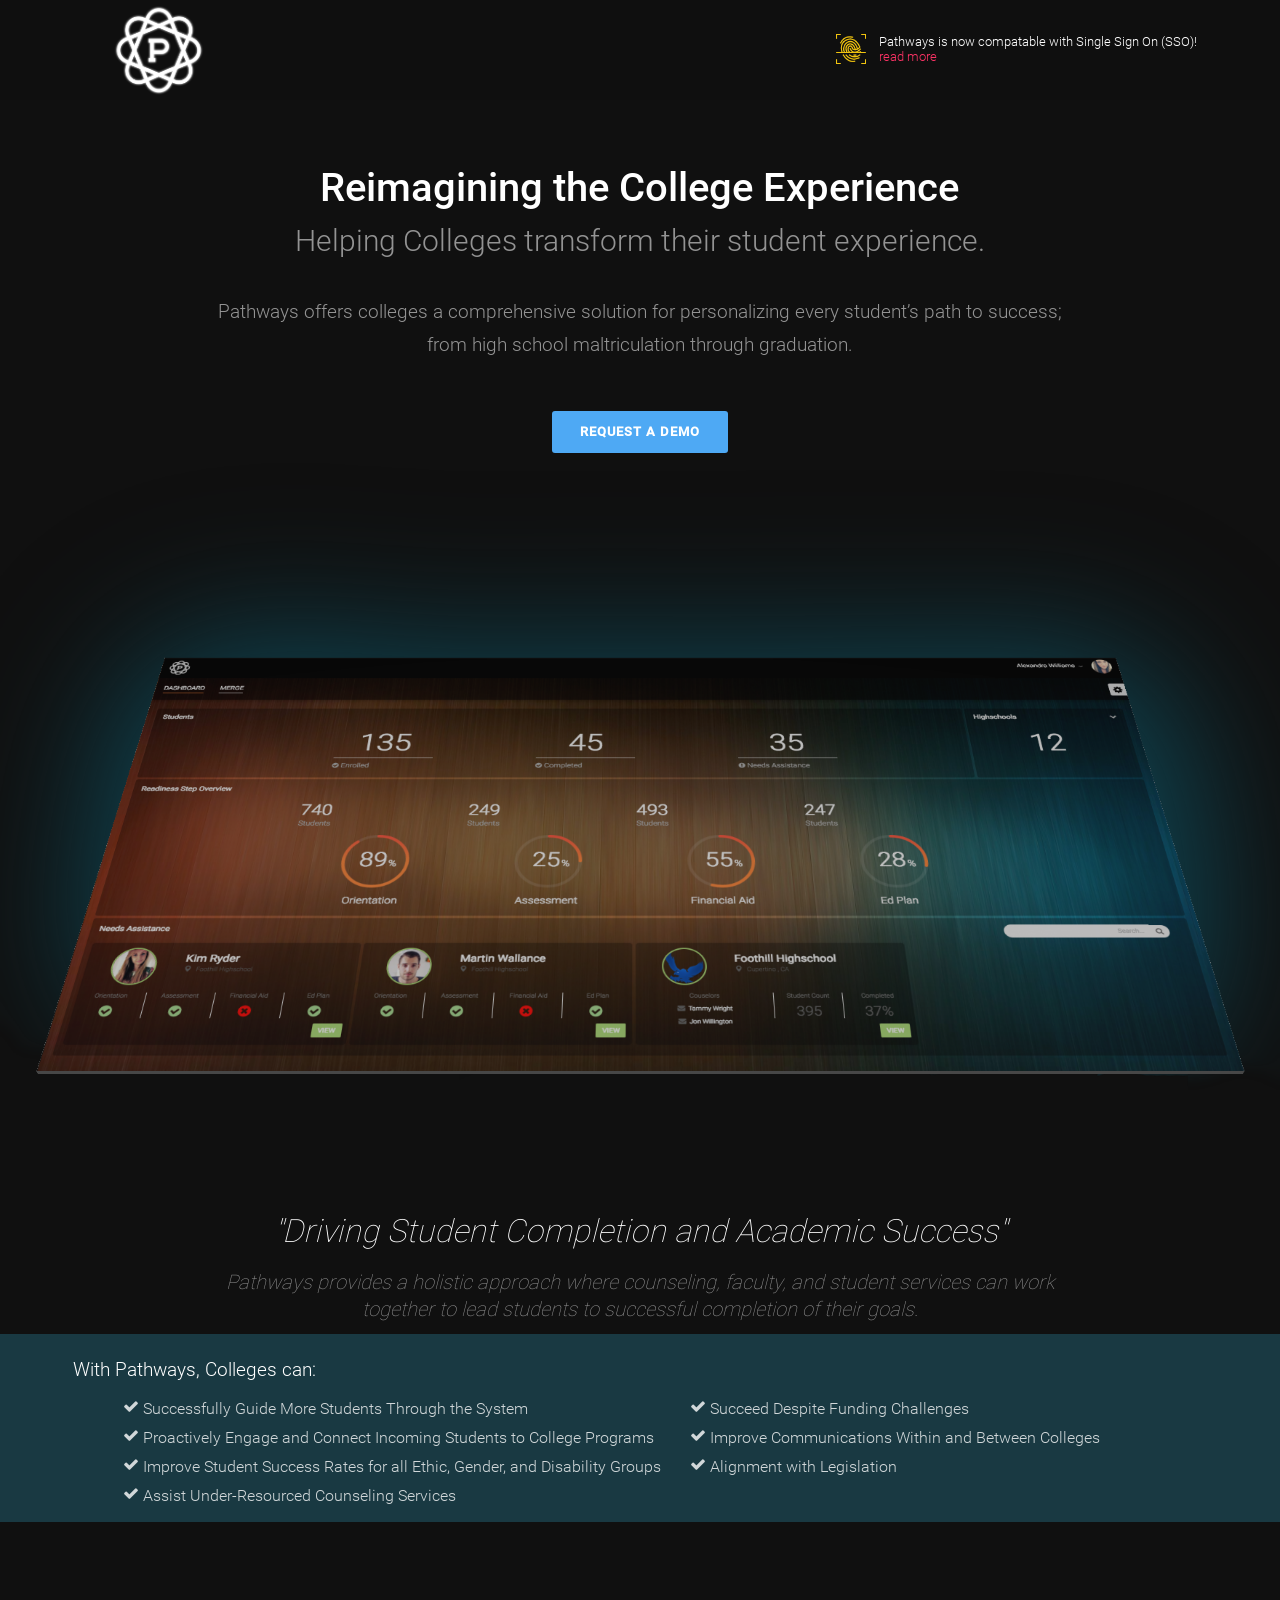
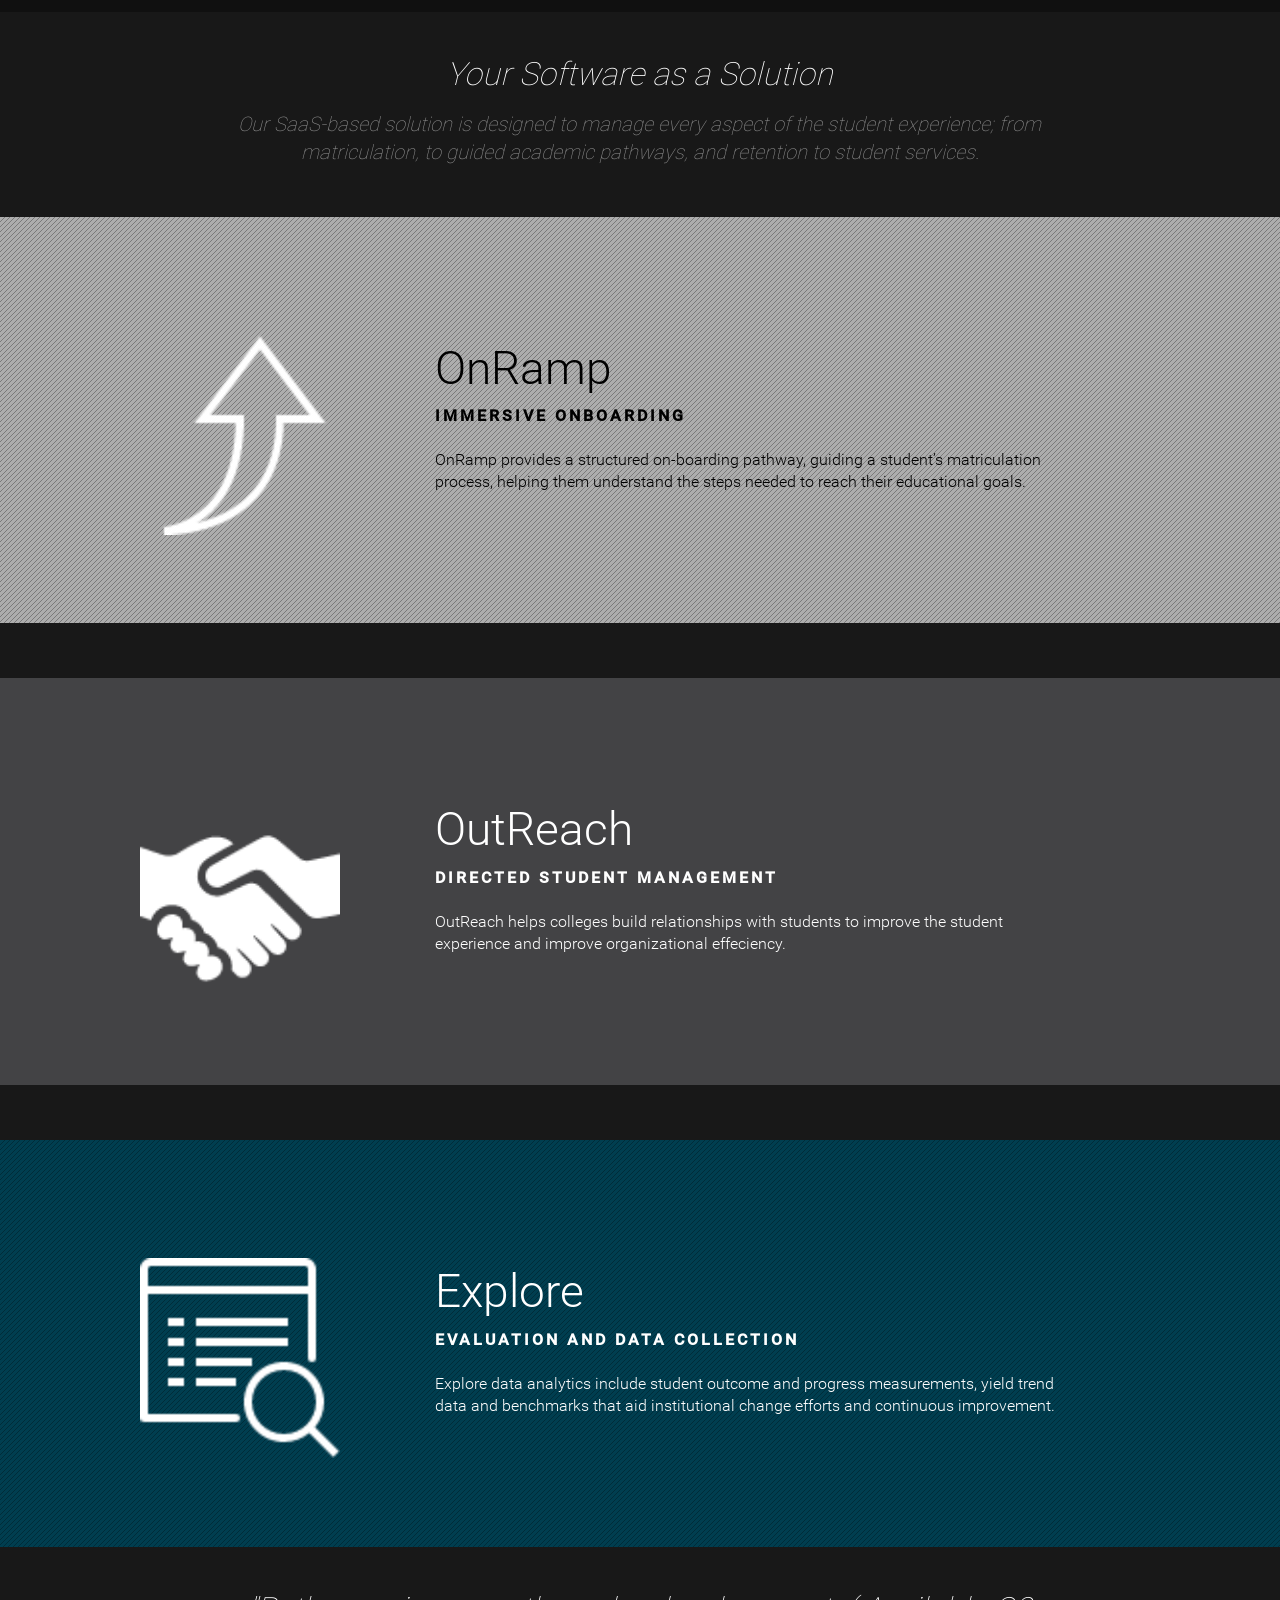
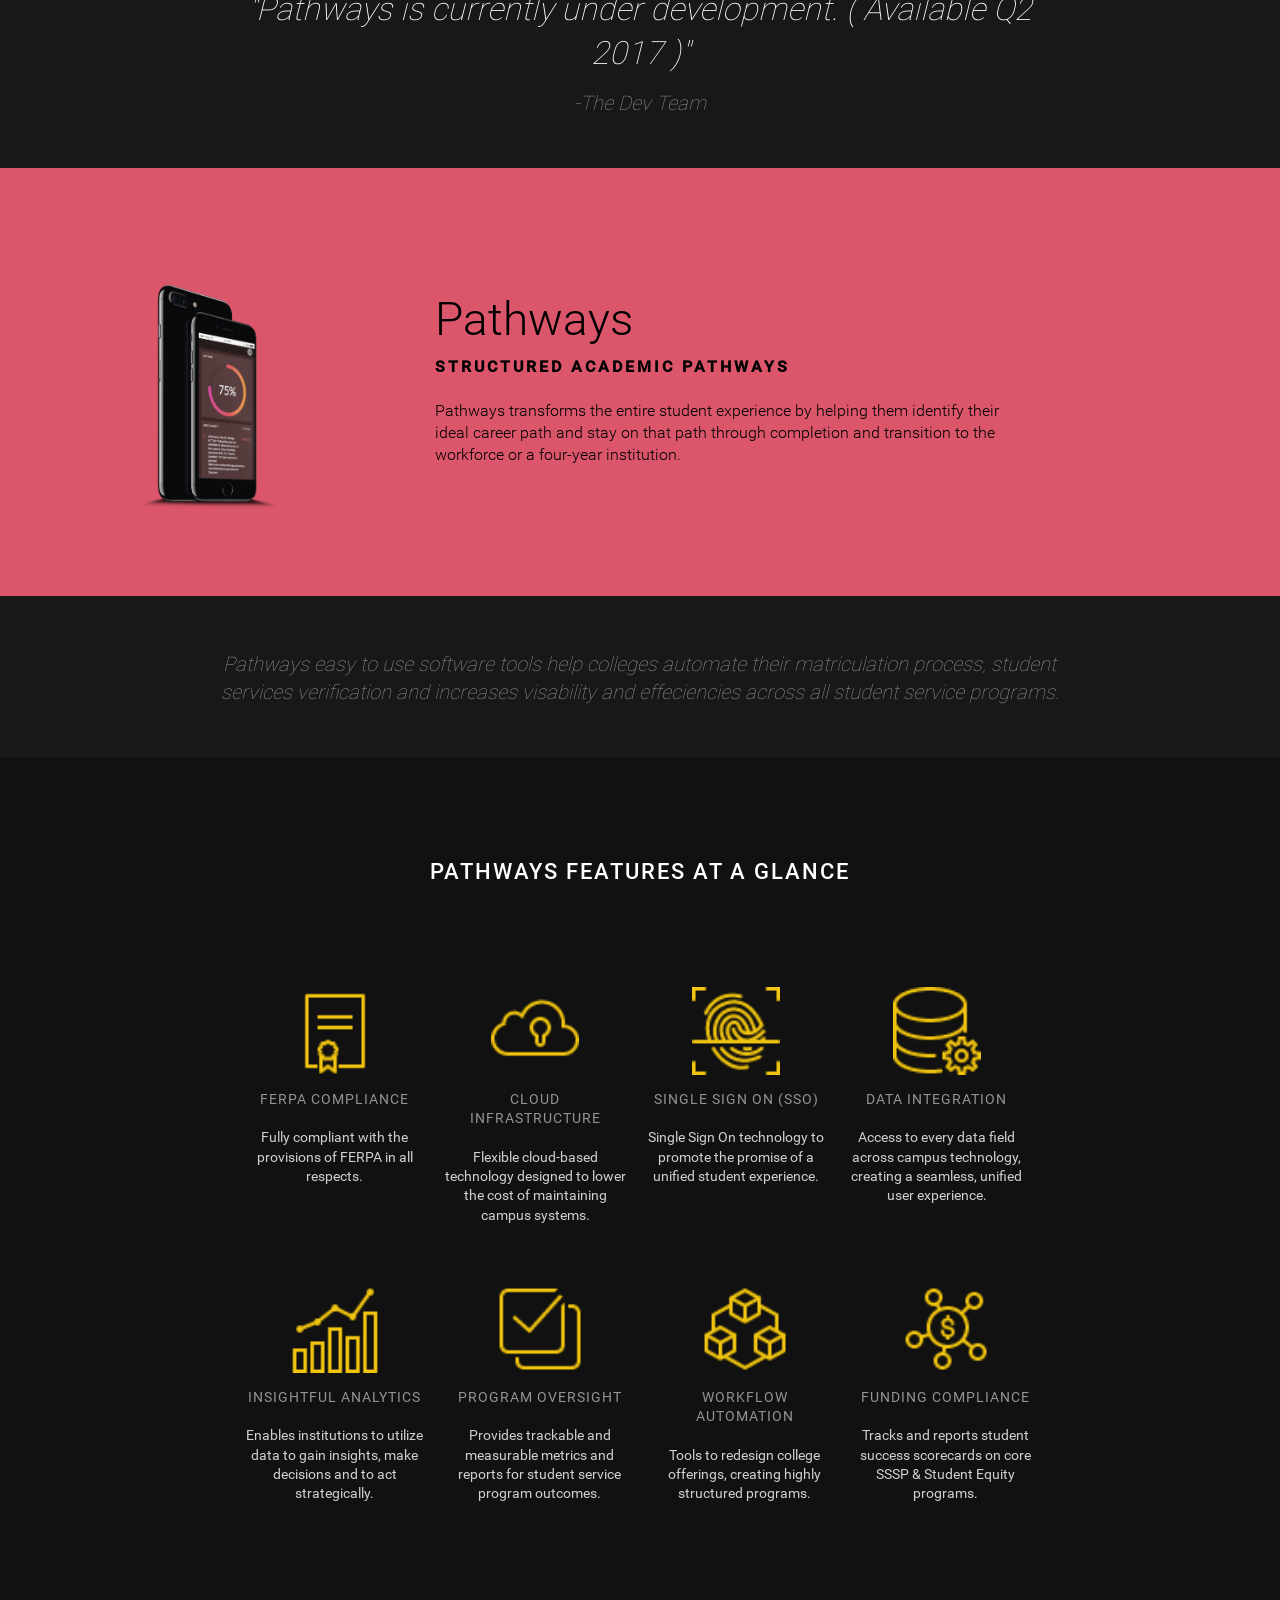
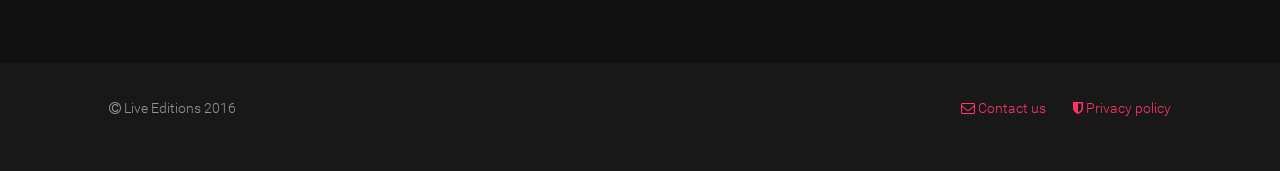
==== index.html @ 2123b6d2 "3.2 push" ====
﻿<!DOCTYPE html>

<html lang="en">

<head>

    <meta charset="utf-8">
    <meta http-equiv="X-UA-Compatible" content="IE=edge">
    <meta name="viewport" content="width=device-width, initial-scale=1">
    <meta name="description" content="">
    <meta name="author" content="">
    <title>Pathways</title>
    <link rel="icon" href="images/favico.jpg">
    <link rel="stylesheet" href="css/font-awesome.min.css">
    <link rel="stylesheet" href="css/standardize.css">
    <link rel="stylesheet" href="css/style.css">
</head>
<body class="body index clearfix">
    <div id="page-wrapper">
        <header class="main-header clearfix">
            <a href="" class="news-notice">
                <img class="news-icon" src="images/f-sso.png">
                <div class="news-text">Pathways is now compatable with Single Sign On (SSO)!<strong>read more</strong></div>
            </a>
            <a href="#" class="logo"><img class="image" src="images/pathways-white-icon.png"></a>

        </header>

        <section id="main" class="main-section clearfix">
            <h1>Reimagining the College Experience</h1>
            <h2-sub>Helping Colleges transform their student experience.</h2-sub>
            <h2>Pathways offers colleges a comprehensive solution for personalizing every student’s path to success; from high school maltriculation through graduation.</h2>
            <a href="" class="std-button">Request a Demo</a>
            <img class="image" src="images/onramp-main.png" alt="Pathways Main Image">
        </section>
        <div id="page-content">
            <section id="main-banner" class="medium-banner-section">
                <div class="medium-section-background">
                    <blockquote>"Driving Student Completion and Academic Success"</blockquote>
                    <div class="by">Pathways provides a holistic approach where counseling, faculty, and student services can work together to lead students to successful completion of their goals.</div>

                    <div class="banner-block">
                        <div class="banner-block-inner">
                            <h2>With Pathways, Colleges can:</h2>
                            <div>
                                <ul class="banner-list col-left">
                                    <li><i class="fa fa-check"></i>&nbsp; <p> Successfully Guide More Students Through the System</p></li>
                                    <li><i class="fa fa-check"></i>&nbsp; <p> Proactively Engage and Connect Incoming Students to College Programs</p></li>
                                    <li><i class="fa fa-check"></i>&nbsp; <p> Improve Student Success Rates for all Ethic, Gender, and Disability Groups</p></li>
                                    <li><i class="fa fa-check"></i>&nbsp; <p> Assist Under-Resourced Counseling Services</p></li>
                                </ul>
                            </div>
                            <div>
                                <ul class="banner-list col-right">
                                    <li><i class="fa fa-check"></i>&nbsp; <p> Succeed Despite Funding Challenges</p></li>
                                    <li><i class="fa fa-check"></i>&nbsp; <p> Improve Communications Within and Between Colleges</p></li>
                                    <li><i class="fa fa-check"></i>&nbsp; <p> Alignment with Legislation</p></li>
                                </ul>
                            </div>
                        </div>
                    </div>
                </div>
            </section>

            <section class="small-section clearfix">
                <blockquote>Your Software as a Solution</blockquote>
                <div class="by">Our SaaS-based solution is designed to manage every aspect of the student experience; from matriculation, to guided academic pathways, and retention to student services.</div>
            </section>

            <section class="medium-section product onramp screen clearfix">
                <img class="medium-section-image" src="images/icon-onramp.png">
                <h4 class="medium-section-name">OnRamp</h4>
                <h5 class="medium-section-short">Immersive OnBoarding</h5>
                <div class="medium-section-text">OnRamp provides a structured on-boarding pathway, guiding a student’s matriculation process, helping them understand the steps needed to reach their educational goals.</div>
            </section>

            <section class="small-section-empty clearfix">
                <blockquote></blockquote>
                <div class="by"></div>
            </section>

            <section class="medium-section product outreach screen clearfix">
                <img class="medium-section-image" src="images/icon-outreach.png" alt="OutReach Product Image">
                <h4 class="medium-section-name">OutReach</h4>
                <h5 class="medium-section-short">Directed Student Management</h5>
                <div class="medium-section-text">OutReach helps colleges build relationships with students to improve the student experience and improve organizational effeciency.</div>
            </section>

            <section class="small-section-empty clearfix">
                <blockquote></blockquote>
                <div class="by"></div>
            </section>

            <section class="medium-section product explore screen clearfix">
                <img class="medium-section-image" src="images/icon-explore.png" alt="Explore Product Image">
                <h4 class="medium-section-name">Explore</h4>
                <h5 class="medium-section-short">Evaluation and Data Collection</h5>
                <div class="medium-section-text">Explore data analytics include student outcome and progress measurements, yield trend data and benchmarks that aid institutional change efforts and continuous improvement.</div>
            </section>

            <section class="small-section clearfix">
                <blockquote>"Pathways is currently under development. ( Available  Q2 2017 )"</blockquote>
                <div class="by">-The Dev Team</div>
            </section>

            <section class="medium-section pathways product phone clearfix">
                <img class="medium-section-image" src="images/platform_pathways.png" alt="Pathways Product Image">
                <h4 class="medium-section-name">Pathways</h4>
                <h5 class="medium-section-short">Structured Academic Pathways</h5>
                <div class="medium-section-text">Pathways transforms the entire student experience by helping them identify their ideal career path and stay on that path through completion and transition to the workforce or a four-year institution.</div>
            </section>

            <section class="small-section clearfix">
                <div class="by">Pathways easy to use software tools help colleges automate their matriculation process, student services verification and increases visability and effeciencies across all student service programs.</div>
            </section>

            <section class="features clearfix">
                <p class="text">Pathways Features at a Glance</p>
                <ul class="feature-list clearfix">
                    <li class="feature">
                        <img class="feature-image" src="images/f-cert.png">
                        <h3 class="feature-name">FERPA Compliance</h3>
                        <p class="feature-text">Fully compliant with the provisions of FERPA in all respects.</p>
                    </li>
                    <li class="feature feature-2">
                        <img class="feature-image" src="images/f-cloud.png">
                        <h3 class="feature-name">Cloud Infrastructure</h3>
                        <p class="feature-text">Flexible cloud-based technology designed to lower the cost of maintaining campus systems. </p>
                    </li>
                    <li class="feature feature-3">
                        <img class="feature-image" src="images/f-sso.png">
                        <h3 class="feature-name">Single Sign On (SSO)</h3>
                        <p class="feature-text">Single Sign On technology to promote the promise of a unified student experience.</p>
                    </li>
                    <li class="feature feature-4">
                        <img class="feature-image" src="images/f-data-intergration.png">
                        <h3 class="feature-name">Data Integration</h3>
                        <p class="feature-text">Access to every data field across campus technology, creating a seamless, unified user experience.</p>
                    </li>
                    <li class="feature feature-5">
                        <img class="feature-image" src="images/f-analytics.png">
                        <h3 class="feature-name">Insightful Analytics</h3>
                        <p class="feature-text">Enables institutions to utilize data to gain insights, make decisions and to act strategically.</p>
                    </li>
                    <li class="feature feature-6">
                        <img class="feature-image" src="images/f-program-overview.png">
                        <h3 class="feature-name">Program Oversight</h3>
                        <p class="feature-text">Provides trackable and measurable metrics and reports for student service program outcomes.</p>
                    </li>
                    <li class="feature feature-7">
                        <img class="feature-image" src="images/f-workflow.png">
                        <h3 class="feature-name">Workflow Automation</h3>
                        <p class="feature-text">Tools to redesign college offerings, creating highly structured programs.</p>
                    </li>
                    <li class="feature feature-8">
                        <img class="feature-image" src="images/f-funding.png">
                        <h3 class="feature-name">Funding Compliance</h3>
                        <p class="feature-text">Tracks and reports student success scorecards on core SSSP & Student Equity programs.</p>
                    </li>
                </ul>
            </section>

            <a id="scrollUp" class=".scrollUp " href="#page-wrapper" style="position: fixed; z-index: 2147483647;"><i class="fa fa-chevron-up"></i></a>


            <footer class="main-footer">
                <div class="utility-nav">
                    <a href="mailto: hello@pathways.com"><i class="fa fa-envelope-o" aria-hidden="true"></i> Contact us</a>
                    <a href="privacy"><i class="fa fa-shield" aria-hidden="true"></i> Privacy policy</a>
                </div>
                <div class="copyright"><i class="fa fa-copyright" aria-hidden="true"></i> Live Editions&nbsp;2016</div>
            </footer>
            <script src="js/plugins/jquery.min.js"></script>
            <script src="js/plugins/jquery.slimscroll.min.js"></script>
            <script src="js/plugins/smoothscroll.min.js"></script>
            <script src="js/index.js"></script>
        </div>

    </div>
</body>
</html>
---- css/standardize.css ----
/*! normalize.css v2.1.0 | MIT License | git.io/normalize */

/* ==========================================================================
   HTML5 display definitions
   ========================================================================== */

/**
 * Correct `block` display not defined in IE 8/9.
 */

article,
aside,
details,
figcaption,
figure,
footer,
header,
hgroup,
main,
nav,
section,
summary {
  display: block;
}

/**
 * Correct `inline-block` display not defined in IE 8/9.
 */

audio,
canvas,
video {
  display: inline-block;
}

/**
 * Prevent modern browsers from displaying `audio` without controls.
 * Remove excess height in iOS 5 devices.
 */

audio:not([controls]) {
  display: none;
  height: 0;
}

/**
 * Address styling not present in IE 8/9.
 */

[hidden] {
  display: none;
}

/* ==========================================================================
   Base
   ========================================================================== */

/**
 * 1. Set default font family to sans-serif.
 * 2. Prevent iOS text size adjust after orientation change, without disabling
 *    user zoom.
 */

html {
  font-family: sans-serif;
  /* 1 */
  -webkit-text-size-adjust: 100%;
  /* 2 */
  -ms-text-size-adjust: 100%;
  /* 2 */
}

/**
 * Remove default margin.
 */

body {
  margin: 0;
}

/* ==========================================================================
   Links
   ========================================================================== */

/**
 * Address `outline` inconsistency between Chrome and other browsers.
 */

a:focus {
  outline: thin dotted;
}

/**
 * Improve readability when focused and also mouse hovered in all browsers.
 */

a:active,
a:hover {
  outline: 0;
}

/* ==========================================================================
   Typography
   ========================================================================== */

/**
 * Address variable `h1` font-size and margin within `section` and `article`
 * contexts in Firefox 4+, Safari 5, and Chrome.
 */

h1 {
  font-size: 2em;
  margin: 0.67em 0;
}

/**
 * Address styling not present in IE 8/9, Safari 5, and Chrome.
 */

abbr[title] {
  border-bottom: 1px dotted;
}

/**
 * Address style set to `bolder` in Firefox 4+, Safari 5, and Chrome.
 */

b,
strong {
  font-weight: bold;
}

/**
 * Address styling not present in Safari 5 and Chrome.
 */

dfn {
  font-style: italic;
}

/**
 * Address differences between Firefox and other browsers.
 */

hr {
  -moz-box-sizing: content-box;
  box-sizing: content-box;
  height: 0;
}

/**
 * Address styling not present in IE 8/9.
 */

mark {
  background: #ff0;
  color: #000;
}

/**
 * Correct font family set oddly in Safari 5 and Chrome.
 */

code,
kbd,
pre,
samp {
  font-family: monospace, serif;
  font-size: 1em;
}

/**
 * Improve readability of pre-formatted text in all browsers.
 */

pre {
  white-space: pre-wrap;
}

/**
 * Set consistent quote types.
 */

q {
  quotes: "\201C" "\201D" "\2018" "\2019";
}

/**
 * Address inconsistent and variable font size in all browsers.
 */

small {
  font-size: 80%;
}

/**
 * Prevent `sub` and `sup` affecting `line-height` in all browsers.
 */

sub,
sup {
  font-size: 75%;
  line-height: 0;
  position: relative;
  vertical-align: baseline;
}

sup {
  top: -0.5em;
}

sub {
  bottom: -0.25em;
}

/* ==========================================================================
   Embedded content
   ========================================================================== */

/**
 * Remove border when inside `a` element in IE 8/9.
 */

img {
  border: 0;
}

/**
 * Correct overflow displayed oddly in IE 9.
 */

svg:not(:root) {
  overflow: hidden;
}

/* ==========================================================================
   Figures
   ========================================================================== */

/**
 * Address margin not present in IE 8/9 and Safari 5.
 */

figure {
  margin: 0;
}

/* ==========================================================================
   Forms
   ========================================================================== */

/**
 * Define consistent border, margin, and padding.
 */

fieldset {
  border: 1px solid #c0c0c0;
  margin: 0 2px;
  padding: 0.35em 0.625em 0.75em;
}

/**
 * 1. Correct `color` not being inherited in IE 8/9.
 * 2. Remove padding so people aren't caught out if they zero out fieldsets.
 */

legend {
  border: 0;
  /* 1 */
  padding: 0;
  /* 2 */
}

/**
 * 1. Correct font family not being inherited in all browsers.
 * 2. Correct font size not being inherited in all browsers.
 * 3. Address margins set differently in Firefox 4+, Safari 5, and Chrome.
 */

button,
input,
select,
textarea {
  font-family: inherit;
  /* 1 */
  font-size: 100%;
  /* 2 */
  font-weight: inherit;
  /* 1 */
  margin: 0;
  /* 3 */
  padding: 0;
}

/**
 * Remove the default button background color that browsers set
 */

button {
  background: transparent;
}

/**
 * Address Firefox 4+ setting `line-height` on `input` using `!important` in
 * the UA stylesheet.
 */

button,
input {
  line-height: normal;
}

/**
 * Address inconsistent `text-transform` inheritance for `button` and `select`.
 * All other form control elements do not inherit `text-transform` values.
 * Correct `button` style inheritance in Chrome, Safari 5+, and IE 8+.
 * Correct `select` style inheritance in Firefox 4+ and Opera.
 */

button,
select {
  text-transform: none;
}

/**
 * Make sure selects don't get the default browser styles.
 */

select {
  -webkit-appearance: none;
}

/**
 * 1. Avoid the WebKit bug in Android 4.0.* where (2) destroys native `audio`
 *    and `video` controls.
 * 2. Correct inability to style clickable `input` types in iOS.
 * 3. Improve usability and consistency of cursor style between image-type
 *    `input` and others.
 */

button,
html input[type="button"],
input[type="reset"],
input[type="submit"] {
  -webkit-appearance: button;
  /* 2 */
  cursor: pointer;
  /* 3 */
}

/**
 * Re-set default cursor for disabled elements.
 */

button[disabled],
html input[disabled] {
  cursor: default;
}

/**
 * 1. Address box sizing set to `content-box` in IE 8/9.
 * 2. Remove excess padding in IE 8/9.
 */

input[type="checkbox"],
input[type="radio"] {
  box-sizing: border-box;
  /* 1 */
  padding: 0;
  /* 2 */
}

/**
 * 1. Address `appearance` set to `searchfield` in Safari 5 and Chrome.
 * 2. Address `box-sizing` set to `border-box` in Safari 5 and Chrome
 *    (include `-moz` to future-proof).
 */

input[type="search"] {
  -webkit-appearance: textfield;
  /* 1 */
  -moz-box-sizing: content-box;
  -webkit-box-sizing: content-box;
  /* 2 */
  box-sizing: content-box;
}

/**
 * Remove inner padding and search cancel button in Safari 5 and Chrome
 * on OS X.
 */

input[type="search"]::-webkit-search-cancel-button,
input[type="search"]::-webkit-search-decoration {
  -webkit-appearance: none;
}

/**
 * Remove inner padding and border in Firefox 4+.
 */

button::-moz-focus-inner,
input::-moz-focus-inner {
  border: 0;
  padding: 0;
}

/**
 * 1. Remove default vertical scrollbar in IE 8/9.
 * 2. Improve readability and alignment in all browsers.
 * 3. Disable resizing by default.
 */

textarea {
  overflow: auto;
  /* 1 */
  vertical-align: top;
  /* 2 */
  resize: none;
  /* 3 */
}

/* ==========================================================================
   Tables
   ========================================================================== */

/**
 * Remove most spacing between table cells.
 */

table {
  border-collapse: collapse;
  border-spacing: 0;
}

html,
body,
div,
span,
applet,
object,
iframe,
h1,
h2,
h3,
h4,
h5,
h6,
p,
blockquote,
pre,
a,
abbr,
acronym,
address,
big,
cite,
code,
del,
dfn,
em,
font,
img,
ins,
kbd,
q,
s,
samp,
small,
strike,
strong,
sub,
sup,
tt,
var,
dl,
dt,
dd,
ol,
ul,
li,
fieldset,
form,
label,
legend,
table,
caption,
tbody,
tfoot,
thead,
tr,
th,
td {
  margin: 0 0px 0 0;
  padding: 0;
  border: 0;
  outline: 0;
  font-family: inherit;
  font-size: 100%;
  font-style: inherit;
  font-weight: inherit;
  vertical-align: baseline;
}

/* remember to define focus styles! */

:focus {
  outline: 0;
}

body {
  line-height: 1;
  color: black;
  background: white;
}

ol,
ul,
li {
  list-style: none;
}

/* tables still need 'cellspacing="0"' in the markup */

table {
  border-collapse: separate;
  border-spacing: 0;
}

caption,
th,
td {
  text-align: left;
  font-weight: normal;
}

blockquote:before,
blockquote:after,
q:before,
q:after {
  content: "";
}

blockquote,
q {
  quotes: "" "";
}

a,
a:hover,
a:visited {
  text-decoration: none;
  outline:none;
}

button,
input {
  font-size: inherit;
  color: inherit;
  border: none;
}

img {
  width: 100%;
  height: auto;
}

.clearfix:before,
.clearfix:after {
  content: "";
  display: table;
}

.clearfix:after {
  clear: both;
}

.clearfix {
  *zoom: 1;
}

* {
  -moz-box-sizing: border-box;
  box-sizing: border-box;
}


* {
    -webkit-box-sizing: border-box;
    -moz-box-sizing: border-box;
    box-sizing: border-box;
}

.col-lg-1, .col-lg-10, .col-lg-11, .col-lg-12, .col-lg-2, .col-lg-3, .col-lg-4, .col-lg-5, .col-lg-6, .col-lg-7, .col-lg-8, .col-lg-9, .col-md-1, .col-md-10, .col-md-11, .col-md-12, .col-md-2, .col-md-3, .col-md-4, .col-md-5, .col-md-6, .col-md-7, .col-md-8, .col-md-9, .col-sm-1, .col-sm-10, .col-sm-11, .col-sm-12, .col-sm-2, .col-sm-3, .col-sm-4, .col-sm-5, .col-sm-6, .col-sm-7, .col-sm-8, .col-sm-9, .col-xs-1, .col-xs-10, .col-xs-11, .col-xs-12, .col-xs-2, .col-xs-3, .col-xs-4, .col-xs-5, .col-xs-6, .col-xs-7, .col-xs-8, .col-xs-9 {
    position: relative;
    min-height: 1px;
    padding-right: 15px;
    padding-left: 15px;
}

.row {
    margin-right: 0;
    margin-left: 0;
}
---- css/style.css ----
/* roboto-100 - latin */
@font-face {
    font-family: 'Roboto';
    font-style: normal;
    font-weight: 100;
    src: url('../fonts/roboto-v15-latin-100.eot'); /* IE9 Compat Modes */
    src: local('Roboto Thin'), local('Roboto-Thin'), url('../fonts/roboto-v15-latin-100.eot?#iefix') format('embedded-opentype'), /* IE6-IE8 */
    url('../fonts/roboto-v15-latin-100.woff2') format('woff2'), /* Super Modern Browsers */
    url('../fonts/roboto-v15-latin-100.woff') format('woff'), /* Modern Browsers */
    url('../fonts/roboto-v15-latin-100.ttf') format('truetype'), /* Safari, Android, iOS */
    url('../fonts/roboto-v15-latin-100.svg#Roboto') format('svg'); /* Legacy iOS */
}

/* roboto-300 - latin */
@font-face {
    font-family: 'Roboto';
    font-style: normal;
    font-weight: 300;
    src: url('../fonts/roboto-v15-latin-300.eot'); /* IE9 Compat Modes */
    src: local('Roboto Light'), local('Roboto-Light'), url('../fonts/roboto-v15-latin-300.eot?#iefix') format('embedded-opentype'), /* IE6-IE8 */
    url('../fonts/roboto-v15-latin-300.woff2') format('woff2'), /* Super Modern Browsers */
    url('../fonts/roboto-v15-latin-300.woff') format('woff'), /* Modern Browsers */
    url('../fonts/roboto-v15-latin-300.ttf') format('truetype'), /* Safari, Android, iOS */
    url('../fonts/roboto-v15-latin-300.svg#Roboto') format('svg'); /* Legacy iOS */
}

/* roboto-regular - latin */
@font-face {
    font-family: 'Roboto';
    font-style: normal;
    font-weight: 400;
    src: url('../fonts/roboto-v15-latin-regular.eot'); /* IE9 Compat Modes */
    src: local('Roboto'), local('Roboto-Regular'), url('../fonts/roboto-v15-latin-regular.eot?#iefix') format('embedded-opentype'), /* IE6-IE8 */
    url('../fonts/roboto-v15-latin-regular.woff2') format('woff2'), /* Super Modern Browsers */
    url('../fonts/roboto-v15-latin-regular.woff') format('woff'), /* Modern Browsers */
    url('../fonts/roboto-v15-latin-regular.ttf') format('truetype'), /* Safari, Android, iOS */
    url('../fonts/roboto-v15-latin-regular.svg#Roboto') format('svg'); /* Legacy iOS */
}

/* roboto-500 - latin */
@font-face {
    font-family: 'Roboto';
    font-style: normal;
    font-weight: 500;
    src: url('../fonts/roboto-v15-latin-500.eot'); /* IE9 Compat Modes */
    src: local('Roboto Medium'), local('Roboto-Medium'), url('../fonts/roboto-v15-latin-500.eot?#iefix') format('embedded-opentype'), /* IE6-IE8 */
    url('../fonts/roboto-v15-latin-500.woff2') format('woff2'), /* Super Modern Browsers */
    url('../fonts/roboto-v15-latin-500.woff') format('woff'), /* Modern Browsers */
    url('../fonts/roboto-v15-latin-500.ttf') format('truetype'), /* Safari, Android, iOS */
    url('../fonts/roboto-v15-latin-500.svg#Roboto') format('svg'); /* Legacy iOS */
}



body {
    background-color: #181818;
    font: 300 1em/1.38 Roboto, sans-serif;
    color: rgb(0, 0, 0);
}

a, a:active, a:focus {
    outline: 0;
    border: none;
}

h1 {
    width: 66%;
    margin: 60px auto 0;
    font-size: 2.5em;
    font-weight: 500;
    line-height: 1.38;
    text-align: center;
    color: rgb(255, 255, 255);
}

h2 {
    width: 66%;
    margin: 30px auto 0;
    font-size: 1.2em;
    line-height: 1.68;
    text-align: center;
    color: rgb(147, 147, 147);
}

h2-sub {
    width: 66%;
    margin: 10px auto 0;
    font-size: 1.9em;
    line-height: 1.68;
    text-align: center;
    color: rgb(147, 147, 147);
}



h3 {
    float: left;
    clear: both;
    width: 100%;
    margin-top: 15px;
    font-size: 0.875em;
    font-weight: 400;
    line-height: 1.38;
    text-align: center;
    text-transform: uppercase;
    letter-spacing: 1px;
    color: rgb(147, 147, 147);
}

h4 {
    float: left;
    margin-left: 34%;
    /*font-style: italic;*/
    line-height: 1.38;
}

h5 {
    float: left;
    clear: both;
    margin-left: 34%;
    line-height: 1.38;
    text-transform: uppercase;
    letter-spacing: 3px;
    color: rgb(0,0,0);
}
/*.product h4 {
  width: 49.0833333333%;
  font-size: 2.625em;
  color: rgb(0,0,0);
}

.product h5 {
  width: 49.0833333333%;
  font-size: 0.875em;
  font-weight: 500;
}*/



.product h4 {
    width: 32%;
    font-size: 2.875em;
    color: rgb(0, 0, 0);
}

.product h5 {
    width: 32%;
    margin-top: 5px;
    font-weight: 700;
}


.product img {
    z-index: 50;
    width: 159px;
}


.preloader {
    position: fixed;
    background: rgba(0, 0, 0, 1);
    overflow: hidden;
    z-index: 999998;
}

.preloader, .preloader__img {
    top: 0;
    bottom: 0;
    left: 0;
    right: 0;
}


.preloader__img {
    position: absolute;
    margin: auto;
    z-index: 999999;
}


.medium-section img {
    position: absolute;
    top: 0;
    bottom: 0;
    left: 10.9166666666%;
    margin: auto 0;
    padding-top: 30px;
}

.main-section img {
    float: left;
    clear: both;
    width: 100%;
    margin-top: 10px;
}

.stream h4 {
    width: 32%;
    font-size: 2.875em;
    color: rgb(0, 0, 0);
}

.stream h5 {
    width: 32%;
    margin-top: 5px;
    font-weight: 700;
}

/*.stream img {
  z-index: 4;
  width: 139px;
}*/


.screen img {
    z-index: 4;
    /*width: 300px;*/
    width: 200px;
}

.phone img {
    z-index: 4;
    width: 139px;
}

.onramp {
    background-image: url(../images/bg-pattern.png);
    background-color: rgb(245, 245, 245);
}

.outreach {
    /*background-image: url(../images/bg-pattern.png);*/
    background-color: rgb(67, 67, 69);
}

.explore .medium-section-name, .explore .medium-section-short, .explore .medium-section-text {
    color: #fff;
}

.outreach .medium-section-name, .outreach .medium-section-short, .outreach .medium-section-text {
    color: #fff;
}

.explore {
    background-image: url(../images/bg-pattern.png);
    background-color: rgb(1, 89, 114);
}

.pathways {
    background-color: rgb(219, 86, 106);
}

a {
    line-height: 1.38;
}

blockquote {
    width: 66%;
    margin: 0 auto;
    font-style: italic;
    font-size: 2em;
    font-weight: 100;
    line-height: 1.38;
    text-align: center;
    color: rgb(255, 255, 255);
}

.buy-button {
    background-color: rgb(247, 222, 114);
}

footer {
    float: left;
    clear: both;
    width: 100%;
    padding: 36px 8.5% 52px;
    font-size: 14px;
}


header {
    position: fixed;
    top: 0;
    left: 0;
    right: 0;
    z-index: 87;
    width: 100%;
    height: 100px;
    margin: 0 auto;
    background-color: rgba(0,0,0,0.35);
}

.logo {
    display: inline-block;
    float: left;
    width: 100px;
    margin: 5px 0 0 8.5%;
}


img {
    display: block;
    height: auto;
    overflow: hidden;
}

li {
    float: left;
    width: 22.8535353535%;
}

    li img {
        width: 88px;
        margin: 0 auto;
    }

section {
    width: 100%;
    margin: 0 auto;
}

ul {
    width: 792px;
    margin: 100px auto 0;
}

.adam {
    margin-left: 2.904040404%;
}

.product {
    /*background-color: rgb(237, 72, 119);*/
}

    .product .medium-section-text {
        margin-top: 22px;
    }



.by {
    width: 66%;
    margin: 15px auto 0;
    font-style: italic;
    font-size: 1.25em;
    font-weight: 100;
    line-height: 1.38;
    text-align: center;
    color: rgb(147, 147, 147);
}

.copyright {
    display: inline-block;
    color: rgb(147, 147, 147);
}

.utility-nav {
    float: right;
    font-size: 14px;
    line-height: 1.38;
}

    .utility-nav a,
    .utility-nav a:active,
    .utility-nav a:visited {
        color: #FF3366;
    }

    .utility-nav a {
        margin-left: 24px;
    }

        .utility-nav a:first-child {
            margin-left: 0;
        }

.medium-section {
    position: relative;
    padding-top: 120px;
    padding-bottom: 130px;
}

.hide {
    display: none;
}


.medium-section-background {
    margin-top: 0;
    /*margin-bottom: 96px;*/
    height: 400px;
    /*background: url(../images/bg-poly.jpg) 50% 0 no-repeat rgb(0, 0, 0);*/
    padding-top: 90px;
    padding-bottom: 70px;
    /*background: url(../images/bg-unfocus.png) no-repeat center center;*/
    /*background: url(../images/bg_screen_20.jpeg) no-repeat center center;*/
    /*background-size: 100% 100%;*/
    /*background-image: url(../images/bg-splash.jpeg);*/
    background-size: cover;
    height: 100%;
    position: relative;
}

.medium-banner-section {
    position: relative;
    /* padding-top: 20px; */
    padding-bottom: 20px;
    background-color: #101010;
}


.medium-section-text {
    float: left;
    clear: both;
    width: 49.0833333333%;
    margin-left: 34%;
    line-height: 1.38;
    color: rgb(0, 0, 0);
}

.feature-text {
    float: left;
    clear: both;
    width: 100%;
    margin-top: 19px;
    font-size: 0.875em;
    font-weight: 400;
    line-height: 1.38;
    text-align: center;
    color: rgb(208, 208, 208);
}

.banner-block {
    background-color: rgba(38, 114, 136, 0.42);
    color: #fff;
    width: 100%;
    margin: 10px auto 0;
    padding: 10px;
    /*height: 180px;*/
    display: inline-block;
}

.banner-block-inner {
    width: 70%;
    margin: 10px auto 0;
}

.banner-block h2 {
    width: 100% !important;
    margin: 10px auto 0;
    font-size: 1.2em;
    line-height: 1.68;
    text-align: left;
    color: #fff;
    padding-bottom: 10px;
}

.banner-block ul {
    /*margin: 0;
	padding: 0;
	list-style: none;
    width:50%;
    float:left;*/
    list-style-type: none;
    margin: 0;
    padding: 0;
    display: inline-block;
}


.col-left {
    width: 50%;
    float: left;
}

.col-right {
    width: 50%;
    float: right;
}

.banner-list {
    margin-bottom: 20px;
}

    .banner-list li {
        color: rgba(255,255,255, 0.8);
        margin-bottom: 5px;
        float: none !important;
        width: 100% !important;
        margin-left: 50px;
        float: left;
        width: 22.8535353535%;
        display: -webkit-inline-flex;
        display: -ms-inline-flexbox;
        display: inline-flex;
    }

.features {
    padding-bottom: 160px;
    background-color: rgb(17, 17, 17);
}

.handle {
    float: left;
    clear: both;
    width: 100%;
    font-size: 0.813em;
    font-weight: 400;
    line-height: 1.38;
    text-align: center;
    color: rgb(78, 169, 244);
}

.main-section {
    margin-top: 100px;
    text-align: center;
    background-color: rgba(0,0,0,0.35);
}


.news-icon {
    display: inline-block;
    width: 30px;
    margin-right: 10px;
    vertical-align: top;
}

.news-text {
    display: inline-block;
    text-align: left;
}

    .news-text strong {
        display: block;
    }

.news-notice {
    position: absolute;
    top: 34px;
    right: 6.5%;
    font-size: 0.8em;
    line-height: 1.2;
    text-align: right;
    color: white;
}

    .news-notice strong {
        color: #FF3366;
    }

.std-button {
    display: inline-block;
    margin: 50px auto 0;
    padding: 12px 28px;
    border-radius: 3px;
    background: rgb(78, 169, 244);
    color: white;
    font-size: 13px;
    text-transform: uppercase;
    font-weight: bold;
    letter-spacing: 1px;
}

.stream {
    background-color: rgb(78, 169, 244);
}

    .stream .medium-section-text {
        margin-top: 30px;
    }


.small-section {
    padding-top: 40px;
    padding-bottom: 50px;
    text-align: center;
}

.small-section-empty {
    padding-top: 20px;
    padding-bottom: 20px;
    text-align: center;
}

.text {
    width: 66.0833333333%;
    margin: 100px auto 0;
    font-size: 1.375em;
    font-weight: 500;
    line-height: 1.38;
    text-align: center;
    text-transform: uppercase;
    letter-spacing: 2px;
    color: rgb(255, 255, 255);
}

.feature-2,
.feature-3,
.feature-4 {
    margin-left: 2.5%;
}

.feature-5 {
    clear: both;
    margin-top: 60px;
}

.feature-6,
.feature-7 {
    margin: 60px 0 0 3.0303030303%;
}

.feature-8 {
    margin: 60px 0 0 2.5252525252%;
}

.footer-link-2,
.footer-link-3,
.footer-link-4 {
    margin-left: 29px;
}

.newsletter-signup {
    margin: 0 8.5%;
    padding: 50px 0;
    border-bottom: 1px solid rgba(255, 255, 255, 0.11);
    text-align: center;
}

.sign-up {
    display: inline-block;
    margin: 20px;
}

.signup-notice {
    display: inline-block;
    color: white;
}

.email-field {
    width: 300px;
    padding: 10px 15px;
    background: rgb(54, 54, 54);
    color: rgb(236, 71, 119);
}

.sign-up-button {
    padding: 10px 15px;
    background: rgb(237, 72, 119);
}

.form-notice {
    color: rgb(237, 72, 119);
}

.primary-nav a {
    margin-left: 0px;
    padding: 10px 20px;
    color: white;
}

.primary-nav .download {
    color: rgb(247, 222, 114);
}

.news-logo {
    display: inline-block;
    width: 100px;
    margin-bottom: 20px;
}




/* private policy*/


.main-privacy {
    display: block;
    width: 172px;
    height: 34px;
    margin: 50px auto 0;
}

    .main-privacy .logo {
        display: block;
        height: auto;
        overflow: hidden;
        margin: 0 auto;
        float: none;
    }


.notice-section {
    width: 60%;
    margin-top: 50px;
    font-size: 1em;
    color: rgb(182, 182, 182);
}

.notice-header {
    width: 80%;
    margin: 0 auto;
    /* margin-top: 100px; */
    margin-bottom: 50px;
    font-size: 3.2em;
    font-weight: 100;
    line-height: 1.38;
    text-align: center;
    color: rgb(255, 255, 255);
    min-height: 31px;
}

.notice {
    font-style: italic;
    color: white;
    min-height: 31px;
    margin: 0 auto;
    text-align: justify;
}

    .notice p {
        font-style: normal;
        color: white;
        margin-bottom: 1em;
    }

.inset {
    padding-left: 20px;
}

.notice h4 {
    float: none;
    display: inline-block;
    font-weight: 500;
    font-size: 1.1em;
    text-align: left;
    margin-left: 0;
    font-style: normal;
    margin-bottom: 10px;
}

.notice a,
.notice a:visited .notice a:active {
    color: rgb(78, 169, 244);
}

/* about us */

.main-about-us {
    margin: 20px auto 0;
    width: 80%;
    text-align: center;
    margin-top: 60px;
}

    .main-about-us p {
        font-style: normal;
        color: white;
        margin-bottom: 1em;
    }


.main-about-us-header {
    width: 80%;
    margin: 0 auto;
    margin-top: 100px;
    margin-bottom: 50px;
    font-size: 3.2em;
    font-weight: 100;
    line-height: 1.38;
    text-align: center;
    color: rgb(255, 255, 255);
    min-height: 31px;
}

.about-us-section {
    width: 80%;
    /*margin-top:60px;*/
}

.bio-desc-container p {
    font-style: normal;
    color: white;
    margin-bottom: 1em;
}

.bio-section {
    color: #fff;
    display: inline-flex;
}

.right {
    text-align: right !important;
    /*margin-right:20px;*/
}

.left {
    text-align: left !important;
    /*margin-left:20px;*/
}

.bio-image-container {
}

.bio-image {
    border-radius: 50%;
    width: 200px;
    border-width: 3px;
    border-color: #fff;
    border-style: solid;
}

.bio-desc-container {
    margin-left: 20px;
    margin-right: 20px;
}

    .bio-desc-container p {
        font-style: normal;
        color: white;
        margin-bottom: 1em;
    }

    .bio-desc-container h2 {
        float: none;
        width: auto;
        display: block;
        font-weight: 500;
        font-size: 2.1em;
        text-align: left;
        margin-left: 0;
        font-style: normal;
        margin-bottom: 10px;
    }

    .bio-desc-container h4 {
        float: none;
        display: inline-block;
        font-weight: 500;
        font-size: 1.1em;
        text-align: left;
        margin-left: 0;
        font-style: normal;
        margin-bottom: 10px;
    }


.team-left {
    display: none;
}

.team-right {
    display: block;
}


@media ( max-width: 1028px) {

    .screen img {
        z-index: 4;
        width: 200px;
    }

    .banner-block-inner {
        width: 90%;
    }
}

@media ( max-width: 1280px) {

    .screen img {
        z-index: 4;
        width: 200px;
    }

    .banner-block-inner {
        width: 90%;
    }
}

@media (max-width: 850px) {

    .col-left {
        width: auto;
        float: none;
    }

    .col-right {
        width: auto;
        float: none;
    }

    .product h5 {
        margin-top: 5px;
        font-weight: 700;
    }

    .medium-section img {
        top: 0px;
        bottom: auto;
        left: 0;
        right: 0;
        margin-right: auto;
        margin-left: auto;
    }

    h4 {
        width: 66%;
        margin-top: 150px;
        margin-left: 17.0588235294%;
        text-align: center;
    }

    h5 {
        width: 66% !important;
        margin-left: 17.0588235294%;
        text-align: center;
    }


    header {
        left: 0;
        right: 0;
        margin-right: auto;
        margin-left: auto;
    }

    .team {
        display: none;
    }

    img {
        height: auto;
        width: 64px;
    }

    li {
        width: 41.4761476147%;
    }

    ul {
        width: 433px;
    }


    .product .medium-section-text {
        margin-top: 30px;
    }

    .medium-section-text {
        width: 66%;
        margin-left: 17.0588235294%;
    }


    /*.notice {
        float: right;
        margin-top: 0;
    }*/

    .team-block {
        height: 500px;
    }


    .feature-2 {
        margin-left: 17.0513051305%;
    }

    .feature-4 {
        clear: none;
        margin-top: 50px;
        margin-left: 17.0513051305%;
    }

    .feature-5 {
        clear: both;
        margin-top: 50px;
    }

    .feature-6 {
        margin-top: 50px;
        margin-left: 16.1296129612%;
    }

    .feature-3,
    .feature-7 {
        clear: both;
        margin-top: 50px;
        margin-left: 0;
    }

    .feature-8 {
        margin-top: 50px;
        margin-left: 17.0513051305%;
    }

    .screen img {
        z-index: 4;
        width: 200px;
    }

    .phone img {
        z-index: 4;
        width: 130px;
    }

    .notice {
        text-align: justify;
    }


    .notice-section {
        width: 90%;
    }

    .notice-header {
        /*font-size: 2.0em;*/
        margin-top: 50px;
        margin-bottom: 50px;
    }

    .main-privacy {
        margin: 20px auto 0;
    }

    .bio-section {
        display: block;
    }

        .bio-section h4 {
            margin-top: 5px;
            width: auto;
        }

    .team-left {
        display: block;
        margin: 0 auto;
    }

    .team-right {
        display: none;
    }

    .right {
        text-align: left !important;
    }
}

@media (max-width: 568px) {
    body {
        font-size: 1em;
    }

    header {
        text-align: center;
    }

    .news-notice {
        display: block;
        position: static;
        padding: 12px 0;
        margin-bottom: 36px;
        text-align: center;
        border-bottom: 1px solid rgba(192, 192, 192, 0.15);
    }

    .news-text strong {
        display: inline-block;
        margin-left: 6px;
        line-height: 30px;
    }

    .medium-section img,
    .team {
        left: 0;
        right: 0;
        margin-right: auto;
        margin-left: auto;
    }

    blockquote {
        font-size: 1.625em;
    }

    h1 {
        margin-top: 30px;
        font-size: 1.925em;
    }

    h2 {
        margin-top: 10px;
    }

    header {
        position: static;
        height: auto;
    }

    .logo {
        float: none;
        margin-right: auto;
        margin-left: auto;
    }

    img {
        height: auto;
    }

    li {
        width: 100%;
    }

    ul {
        width: 250px;
        margin-top: 50px;
    }

    .feature-text {
        font-size: 1.063em;
    }

    .main-section {
        margin-top: 0;
    }

    /*.notice {
        display: block;
        float: none;
        width: 315px;
        margin-right: auto;
        margin-left: auto;
        font-size: 0.938em;
    }*/

    .primary-nav {
        position: static;
        margin-top: 36px;
        margin-right: auto;
        margin-left: auto;
        text-align: center;
    }

    .team-block {
        height: 320px;
    }

    .feature-2 {
        clear: both;
        margin-top: 50px;
        margin-left: 0;
    }

    .feature-4,
    .feature-6,
    .feature-8 {
        clear: both;
        margin-left: 0;
    }

    .copyright,
    .utility-nav {
        float: none;
        display: block;
        text-align: center;
    }

    .copyright {
        margin-top: 24px;
    }

    .col-left {
        width: auto;
        float: none;
    }

    .col-right {
        width: auto;
        float: none;
    }

    .banner-list li {
        margin-left: 5px;
        font-size: 12px;
    }

    .notice {
        text-align: justify;
    }


    .notice-section {
        width: 90%;
    }

    .notice-header {
        font-size: 2.0em;
        margin-top: 50px;
        margin-bottom: 50px;
    }

    .main-privacy {
        margin: 20px auto 0;
    }

    .bio-section {
        display: block;
    }

        .bio-section h4 {
            margin-top: 5px;
        }

    .team-left {
        display: block;
        margin: 0 auto;
    }

    .team-right {
        display: none;
    }

    .right {
        text-align: left !important;
    }
}

@media (max-width: 375px) {

    .utility-nav a {
        display: block;
        margin: auto;
        padding: 10px 0;
    }

    .news-text {
        width: 50%;
    }


    h1 {
        margin-top: 30px;
        font-size: 18px;
    }

    h2 {
        margin-top: 10px;
        font-size: 12px;
    }

    .by {
        font-size: 12px;
    }

    blockquote {
        font-size: 15px;
    }

    .col-left {
        width: auto;
        float: none;
    }

    .col-right {
        width: auto;
        float: none;
    }

    .banner-list li {
        margin-left: 5px;
        font-size: 12px;
    }

    .logo {
        width: 64px;
    }

    .notice {
        text-align: justify;
    }


    .notice-section {
        width: 90%;
    }

    .notice-header {
        font-size: 1.7em;
        margin-top: 50px;
        margin-bottom: 50px;
    }

    .main-privacy {
        margin: 20px auto 0;
    }

    .bio-section {
        display: block;
    }

        .bio-section h4 {
            margin-top: 5px;
        }

    .team-left {
        display: block;
        margin: 0 auto;
    }

    .team-right {
        display: none;
    }

    .right {
        text-align: left !important;
    }

    .main-about-us-header {
        margin-top: 50px;
        margin-bottom: 50px;
        font-size: 1.7em;
    }
}

#scrollUp {
    background: #fcae11 none repeat scroll 0 0;
    bottom: 15px;
    color: #ffffff;
    right: 5px;
    opacity: 1;
    cursor: pointer;
    height: 30px;
    line-height: 25px;
    position: fixed;
    text-align: center;
    width: 30px;
    z-index: 9999;
    font-size: 27px;
    border: 1px solid #fcae11;
    border-radius: 5px;
    -webkit-transition: all 0.3s ease 0s;
    transition: all 0.3s ease 0s;
}

    #scrollUp.hideme {
        right: -30px;
        opacity: 0;
        -webkit-transition: all 0.3s ease 0s;
        transition: all 0.3s ease 0s;
    }

    #scrollUp :hover {
        color: #31708f;
    }
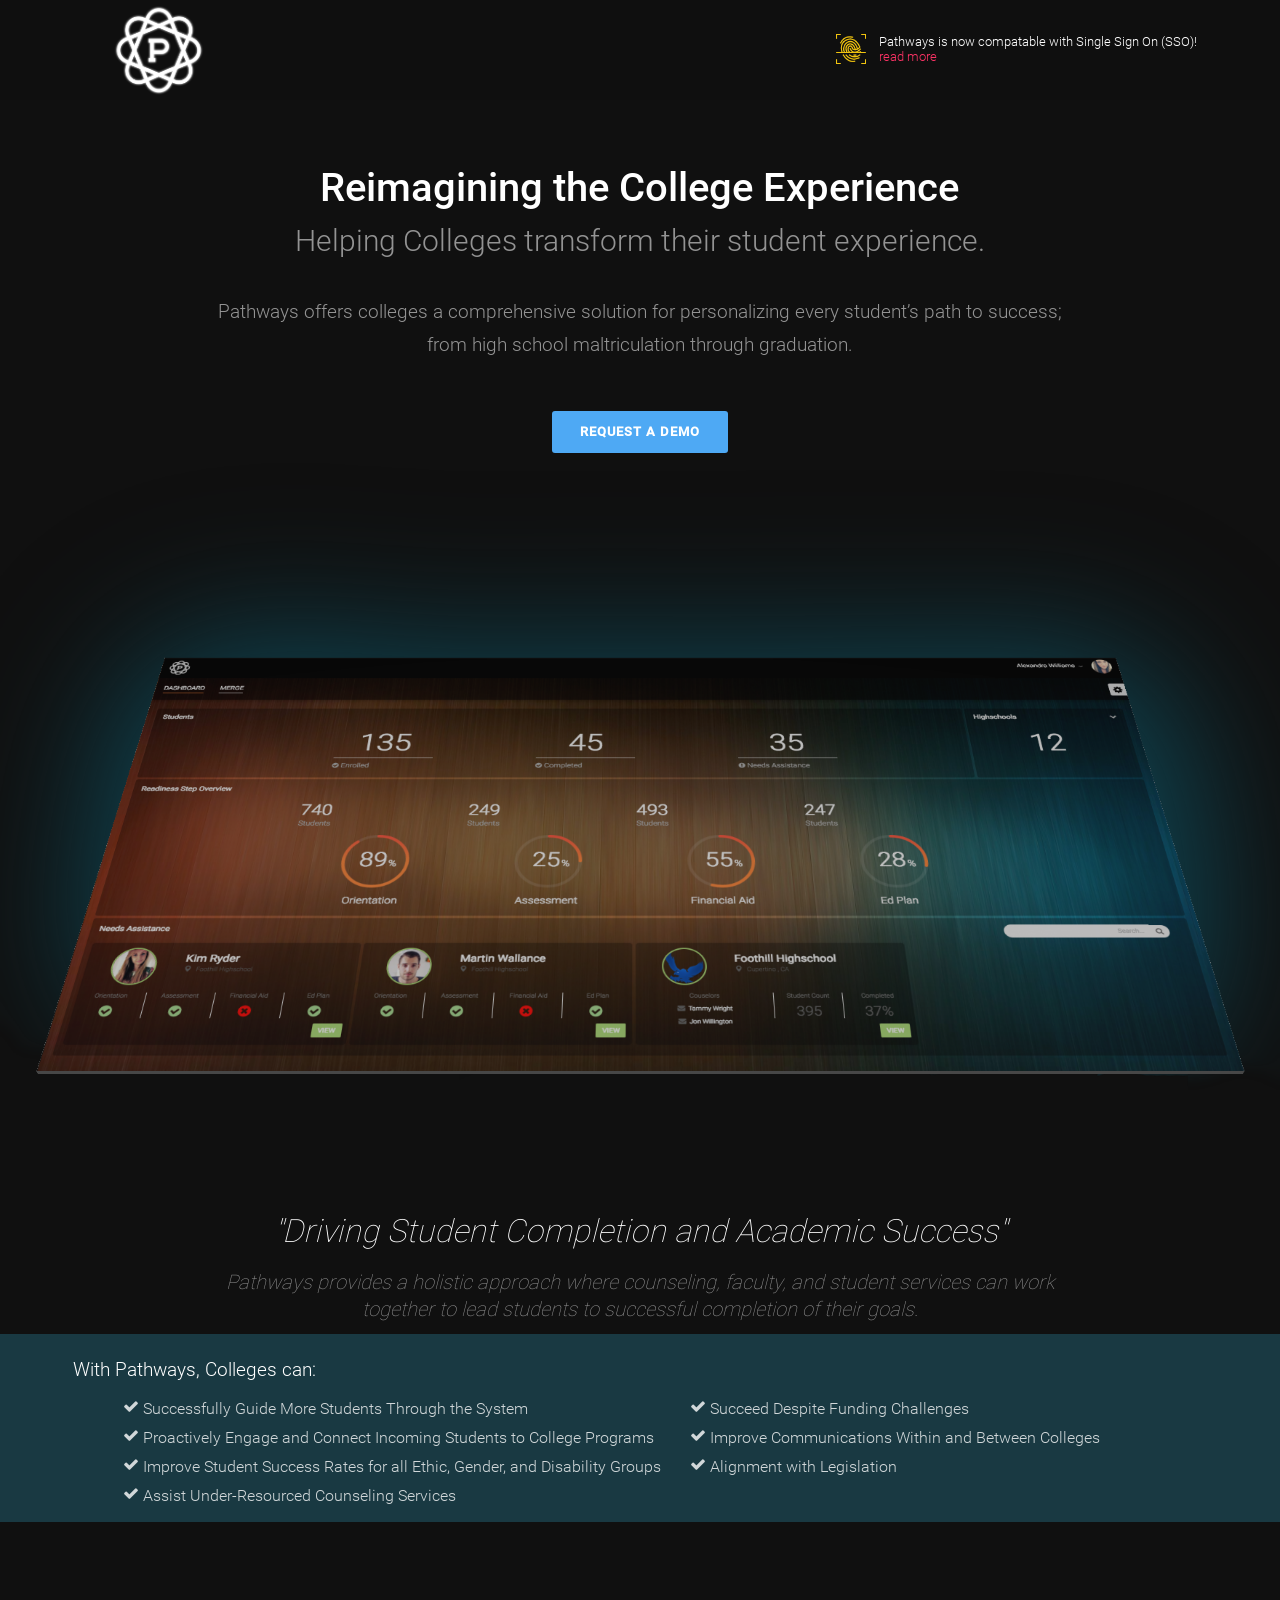
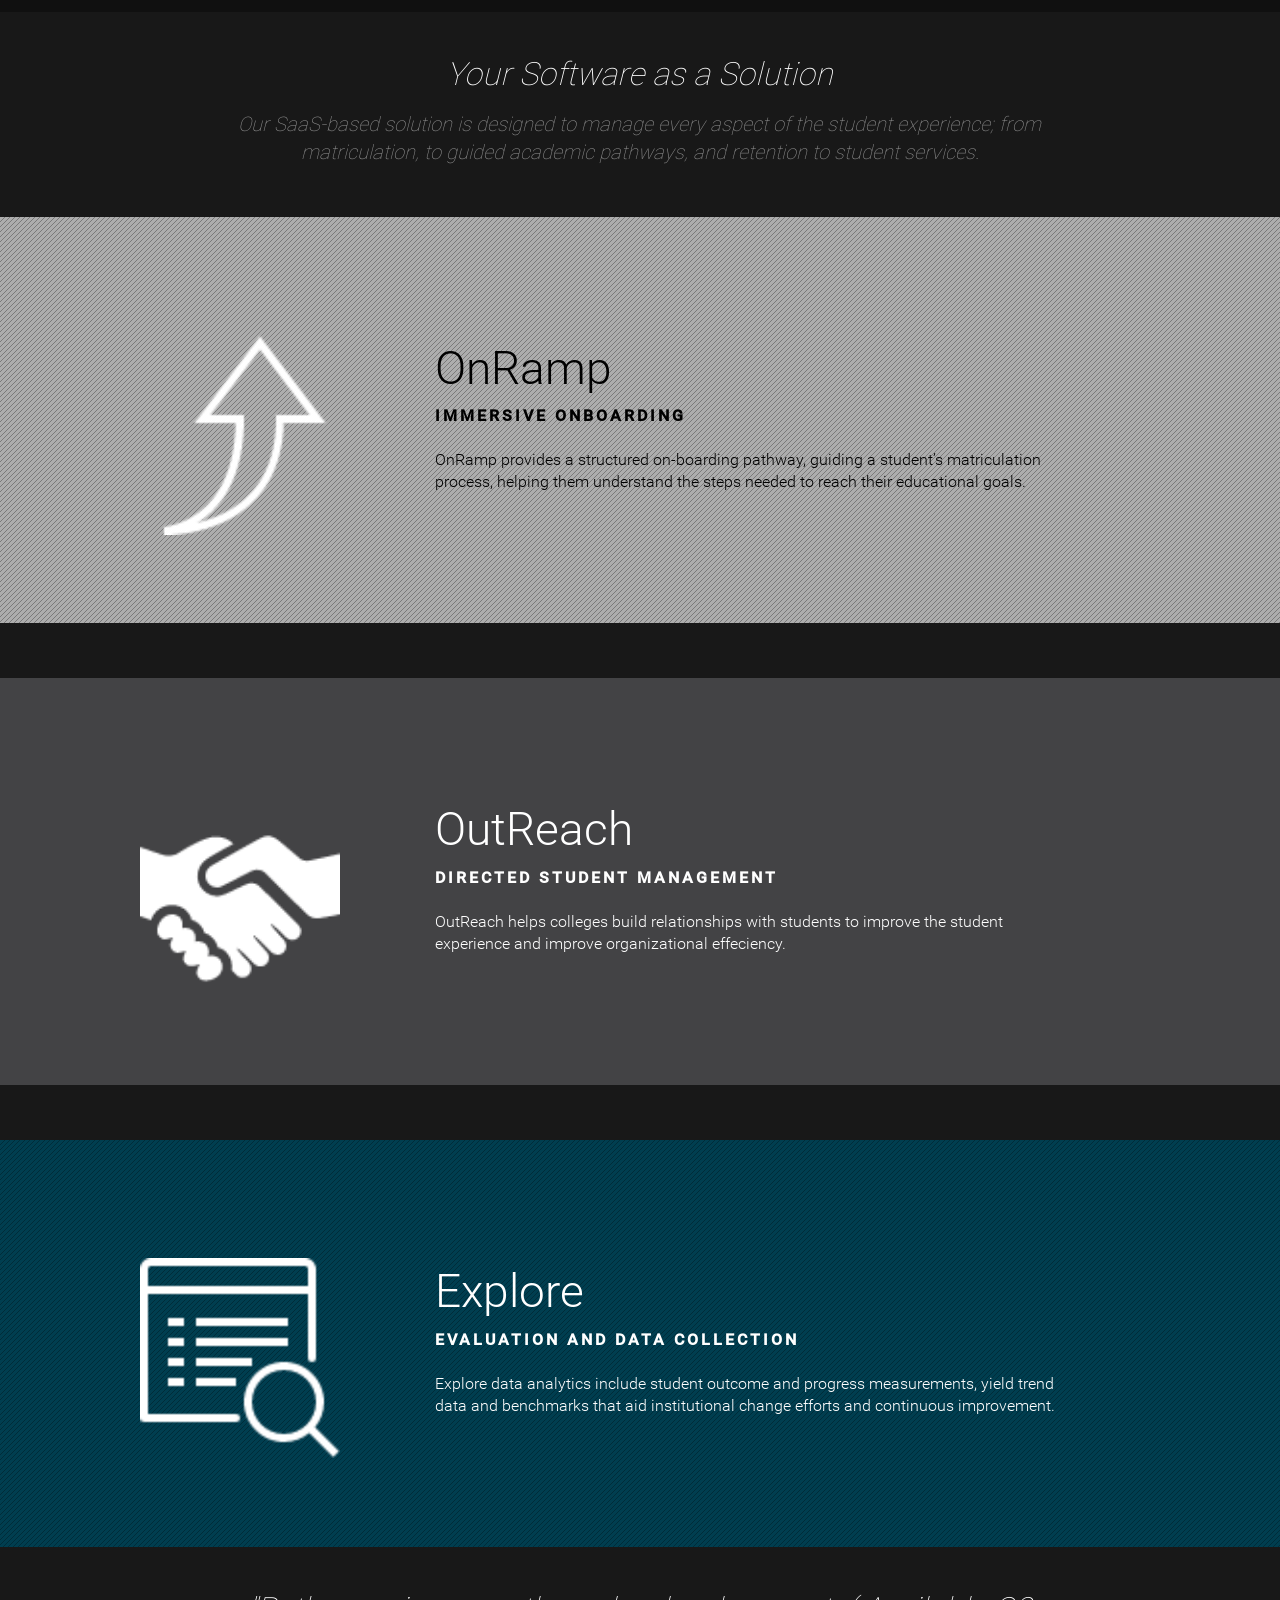
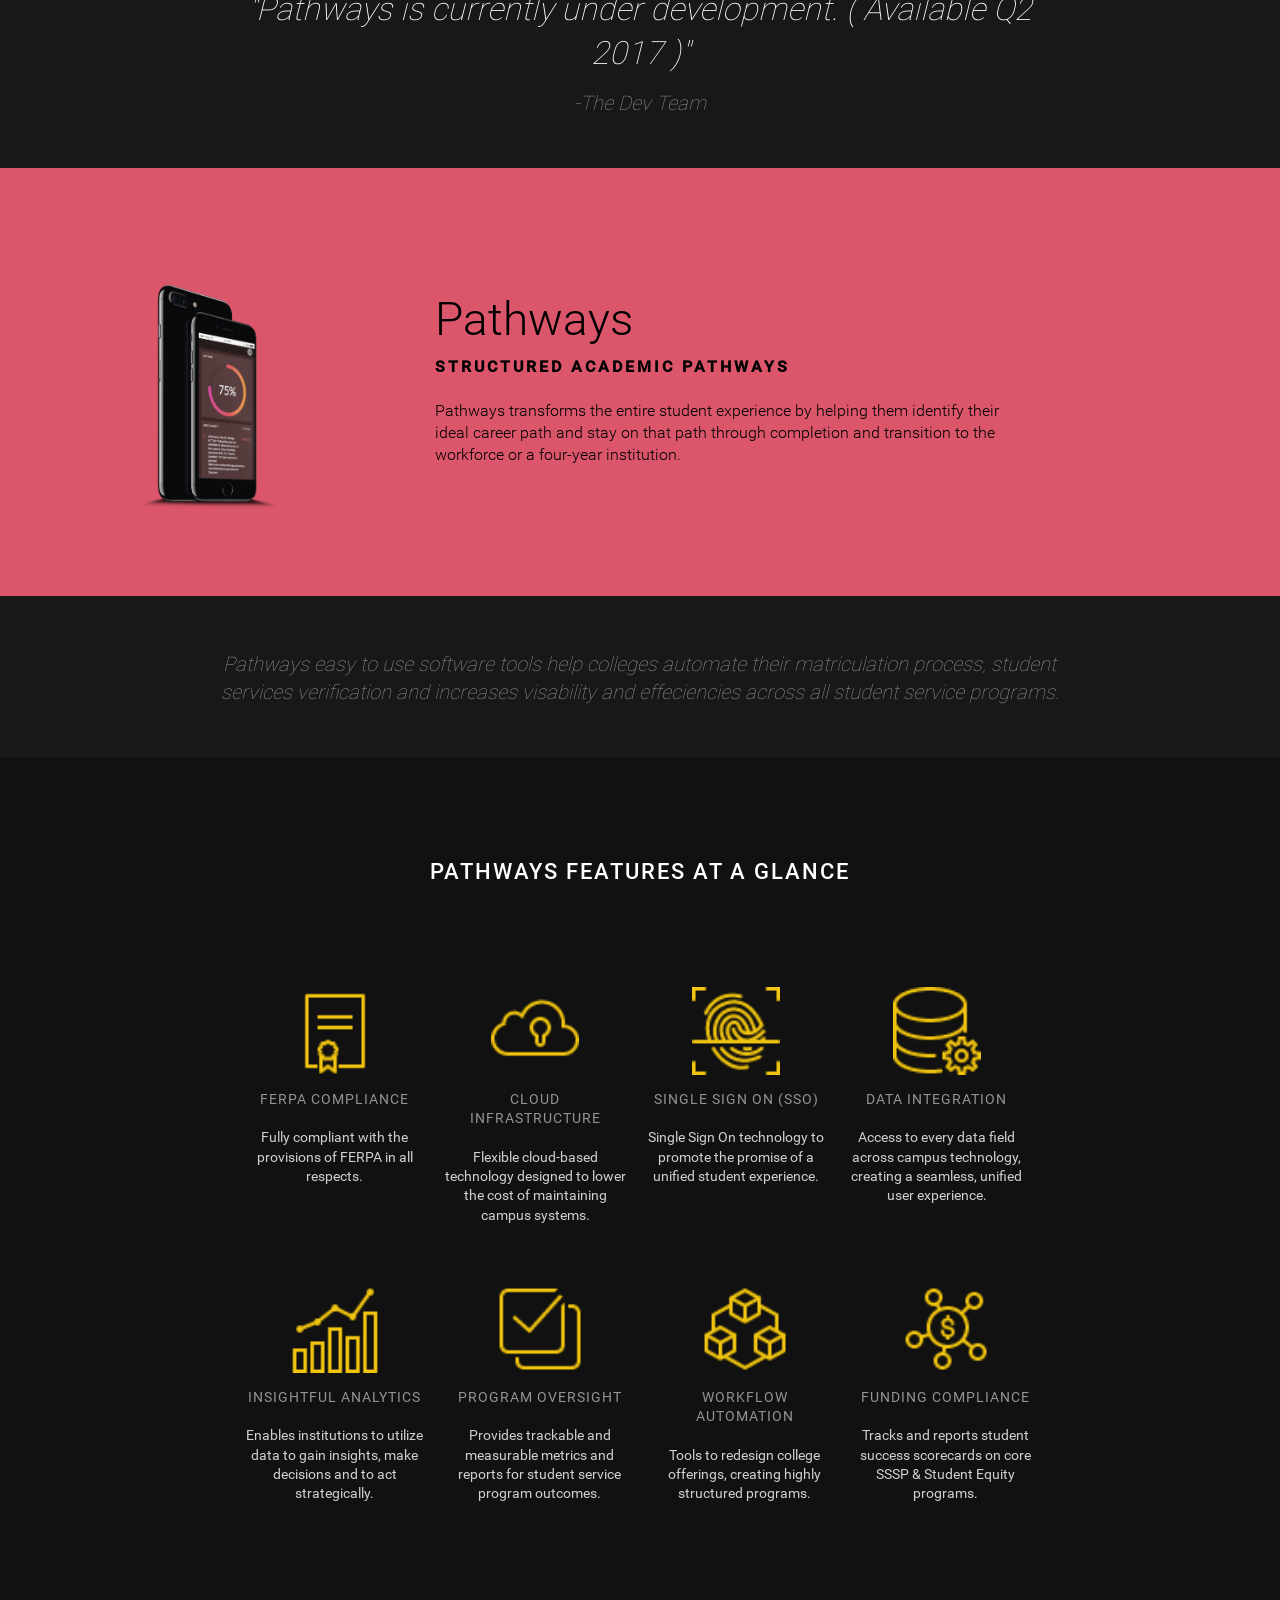
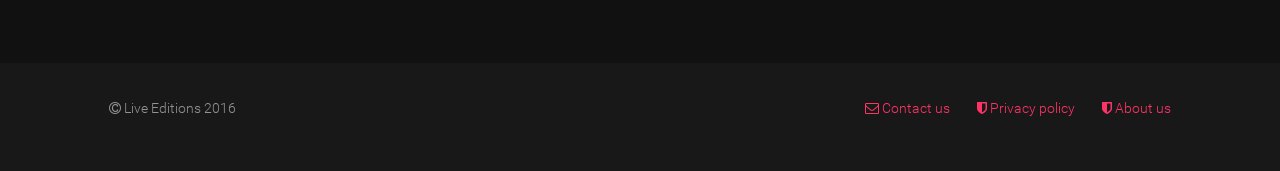
==== commit 015516f2: "3.2.1" ====
--- a/index.html
+++ b/index.html
@@ -18,7 +18,7 @@
 <body class="body index clearfix">
     <div id="page-wrapper">
         <header class="main-header clearfix">
-            <a href="" class="news-notice">
+            <a href="news.html" class="news-notice">
                 <img class="news-icon" src="images/f-sso.png">
                 <div class="news-text">Pathways is now compatable with Single Sign On (SSO)!<strong>read more</strong></div>
             </a>
@@ -165,8 +165,9 @@
 
             <footer class="main-footer">
                 <div class="utility-nav">
-                    <a href="mailto: hello@pathways.com"><i class="fa fa-envelope-o" aria-hidden="true"></i> Contact us</a>
-                    <a href="privacy"><i class="fa fa-shield" aria-hidden="true"></i> Privacy policy</a>
+                    <a href="mailto: support@liveditions.com"><i class="fa fa-envelope-o" aria-hidden="true"></i> Contact us</a>
+                    <a href="privacy.html"><i class="fa fa-shield" aria-hidden="true"></i> Privacy policy</a>
+                    <a href="about-us.html"><i class="fa fa-shield" aria-hidden="true"></i> About us</a>
                 </div>
                 <div class="copyright"><i class="fa fa-copyright" aria-hidden="true"></i> Live Editions&nbsp;2016</div>
             </footer>
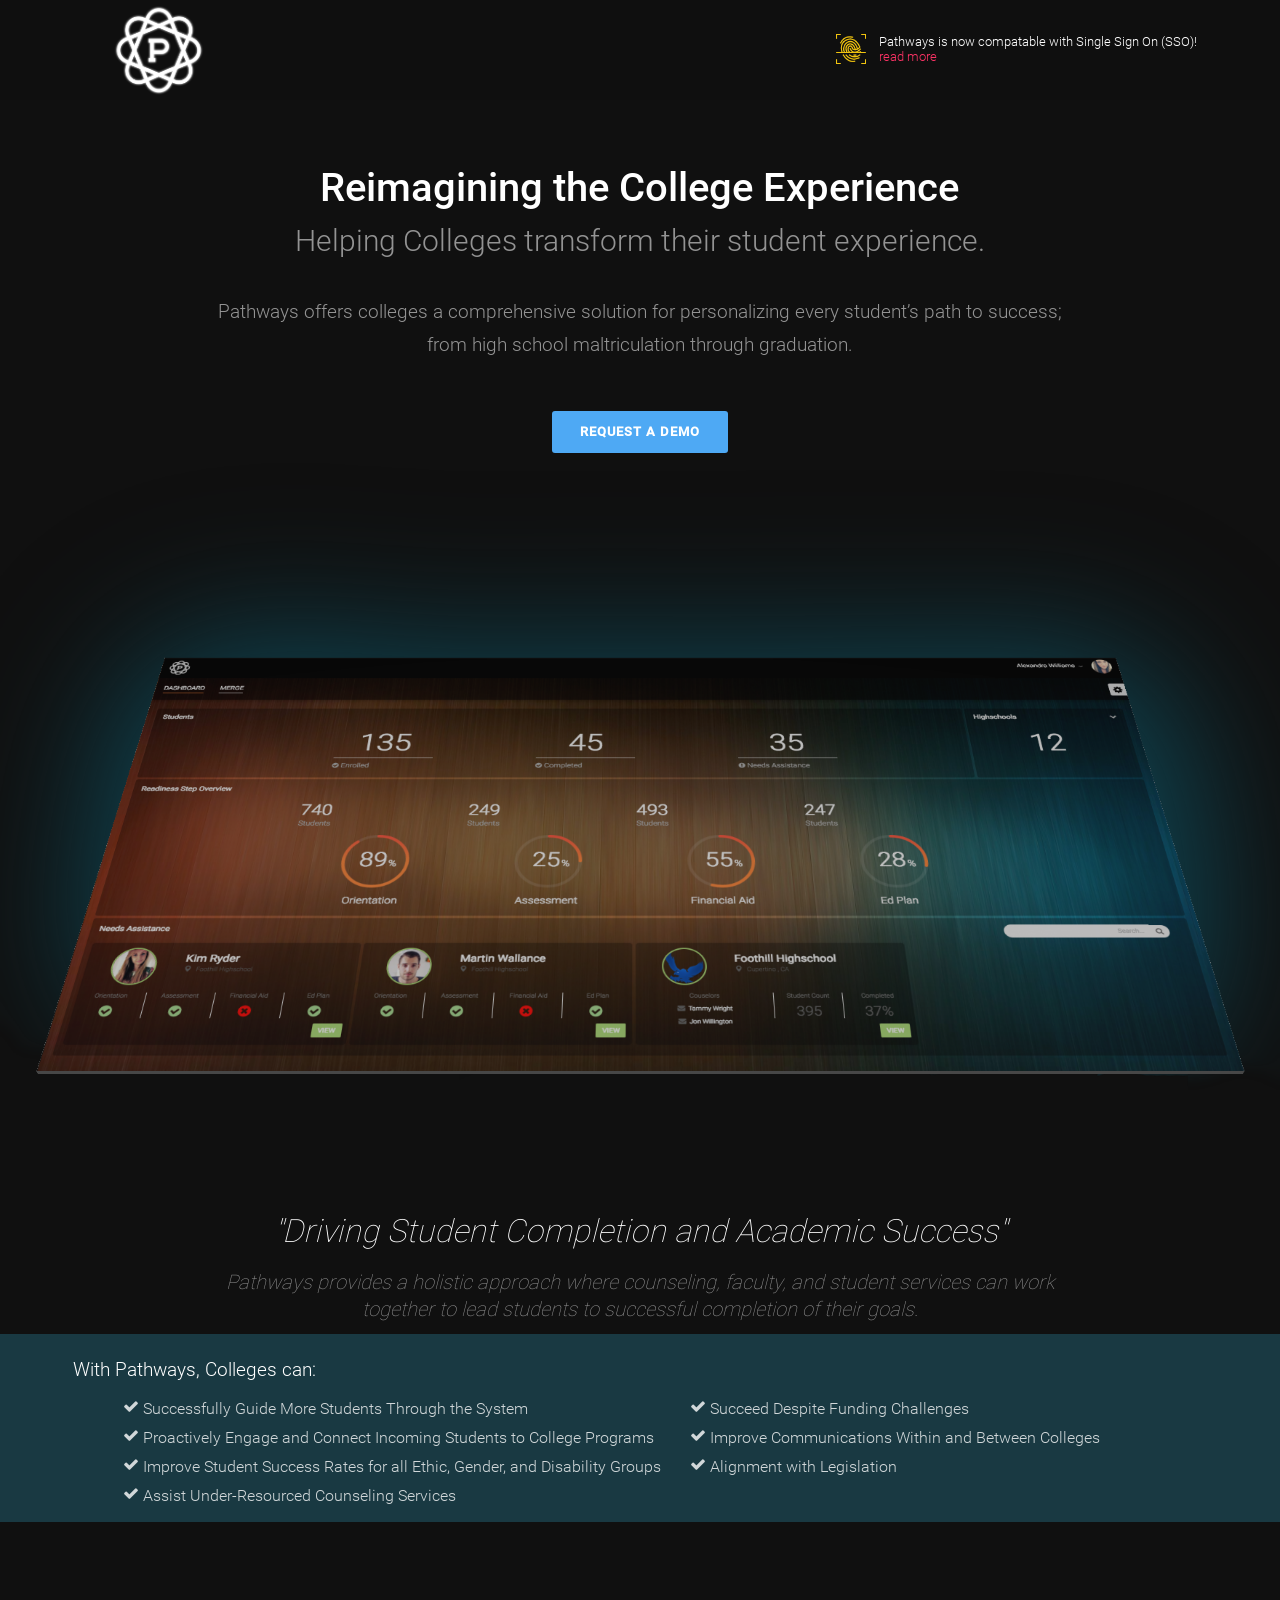
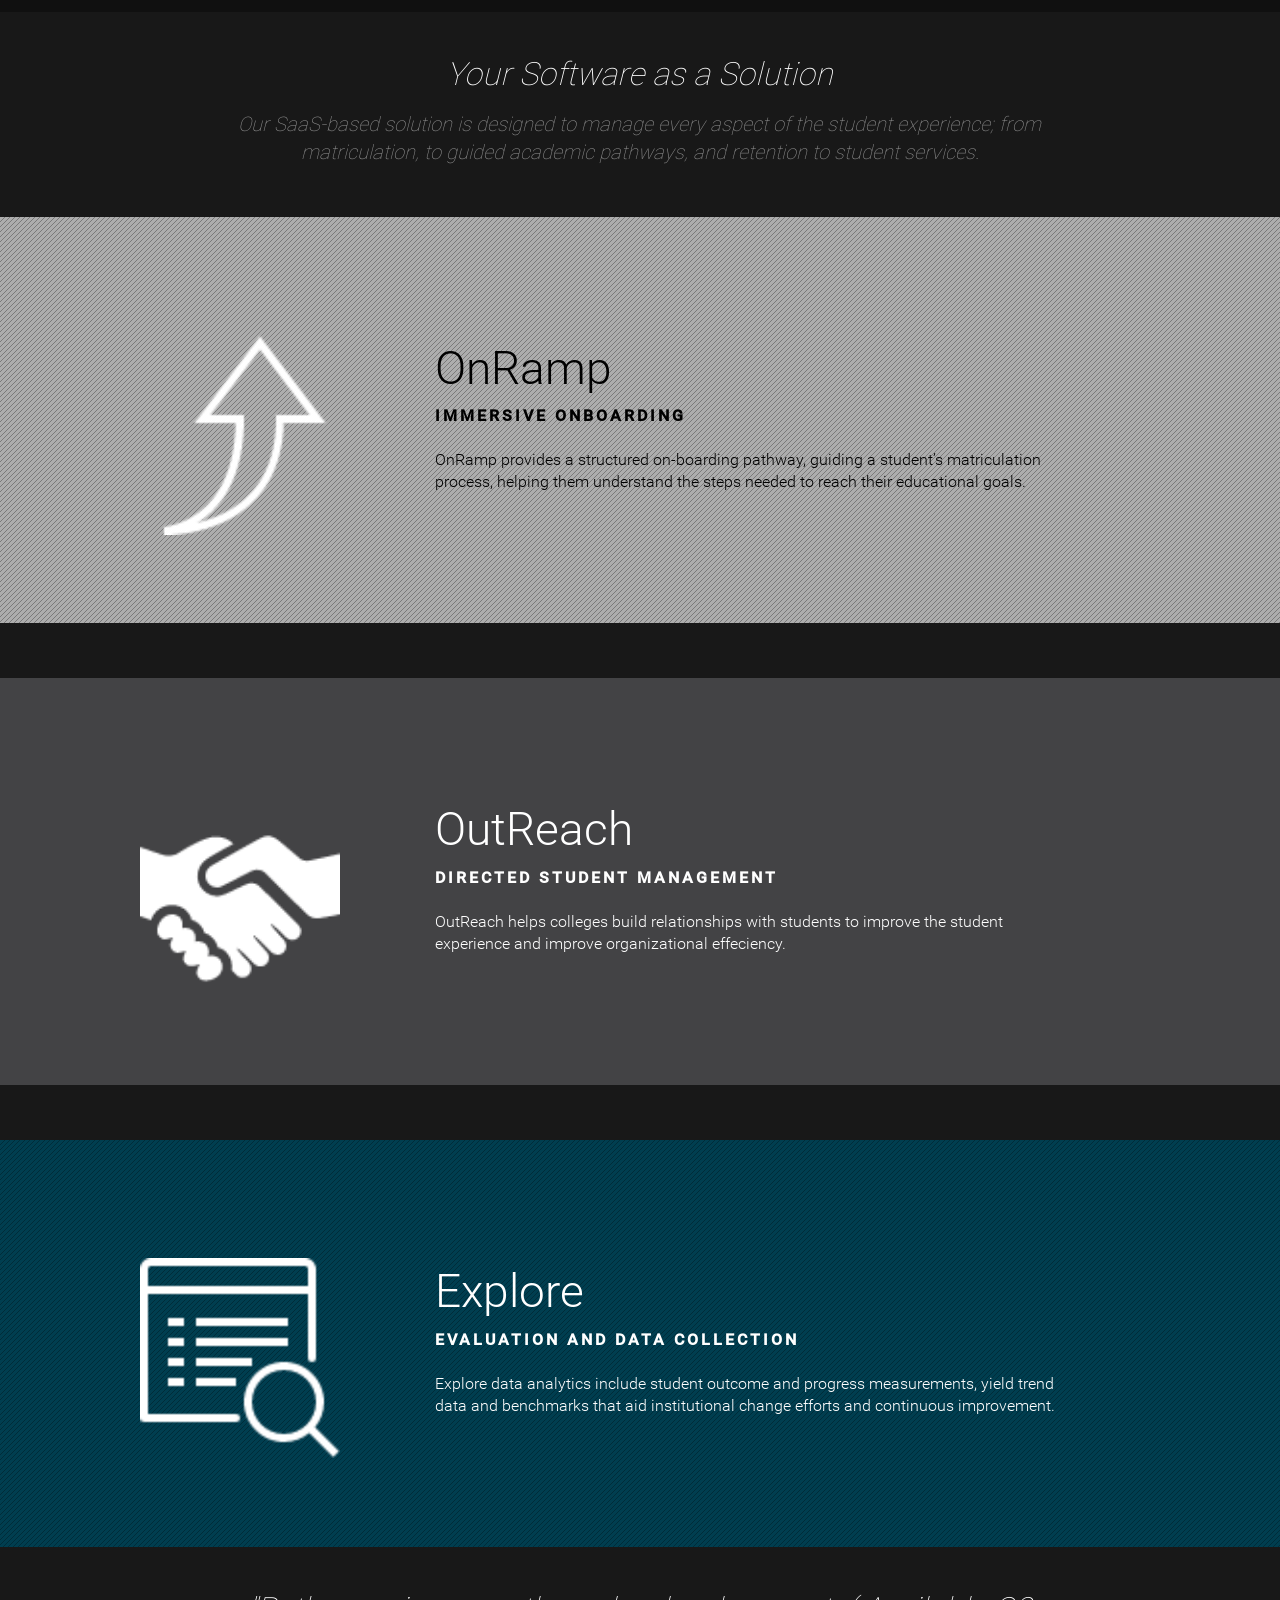
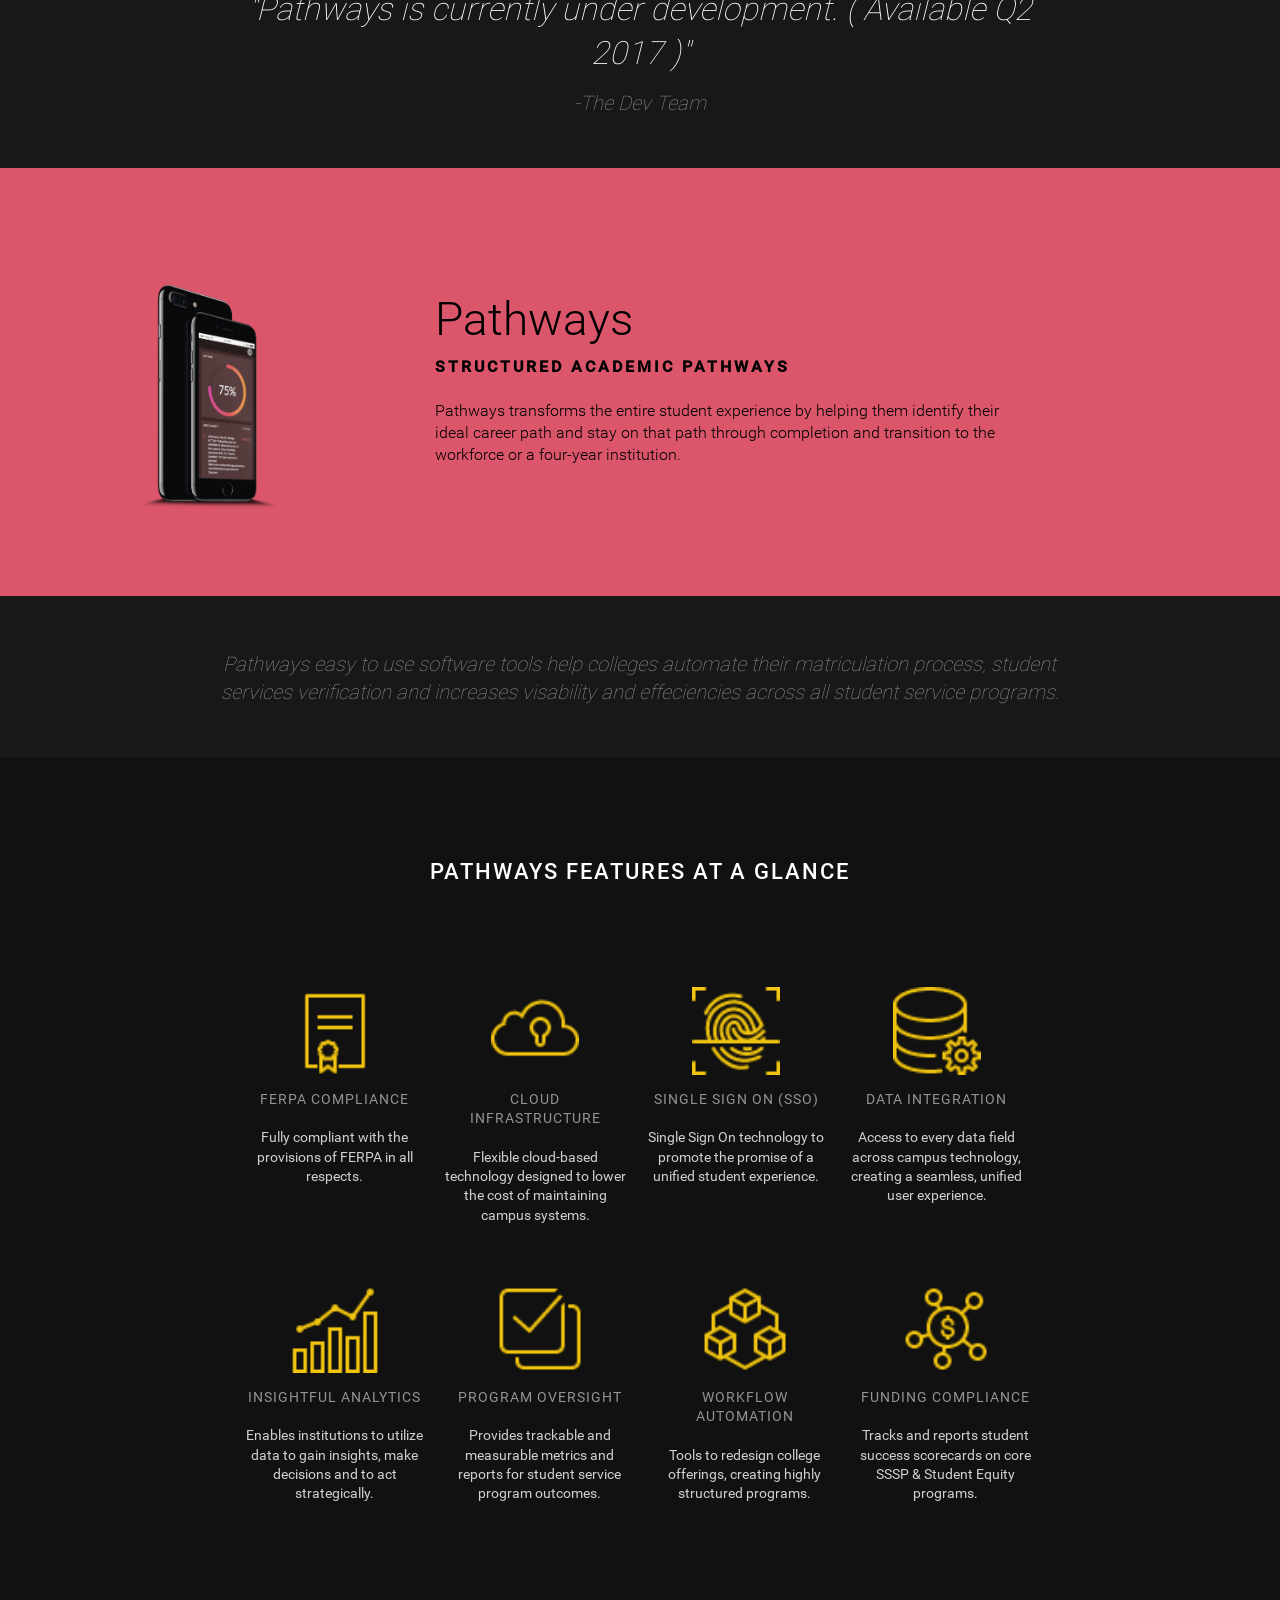
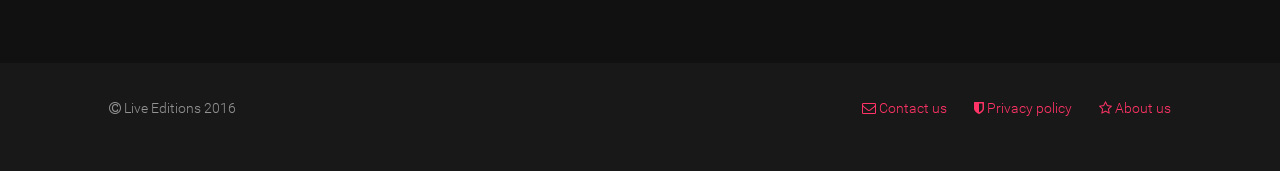
==== commit 58d923a2: "3.2.2" ====
--- a/index.html
+++ b/index.html
@@ -167,7 +167,7 @@
                 <div class="utility-nav">
                     <a href="mailto: support@liveditions.com"><i class="fa fa-envelope-o" aria-hidden="true"></i> Contact us</a>
                     <a href="privacy.html"><i class="fa fa-shield" aria-hidden="true"></i> Privacy policy</a>
-                    <a href="about-us.html"><i class="fa fa-shield" aria-hidden="true"></i> About us</a>
+                    <a href="about-us.html"><i class="fa fa-star-o" aria-hidden="true"></i> About us</a>
                 </div>
                 <div class="copyright"><i class="fa fa-copyright" aria-hidden="true"></i> Live Editions&nbsp;2016</div>
             </footer>
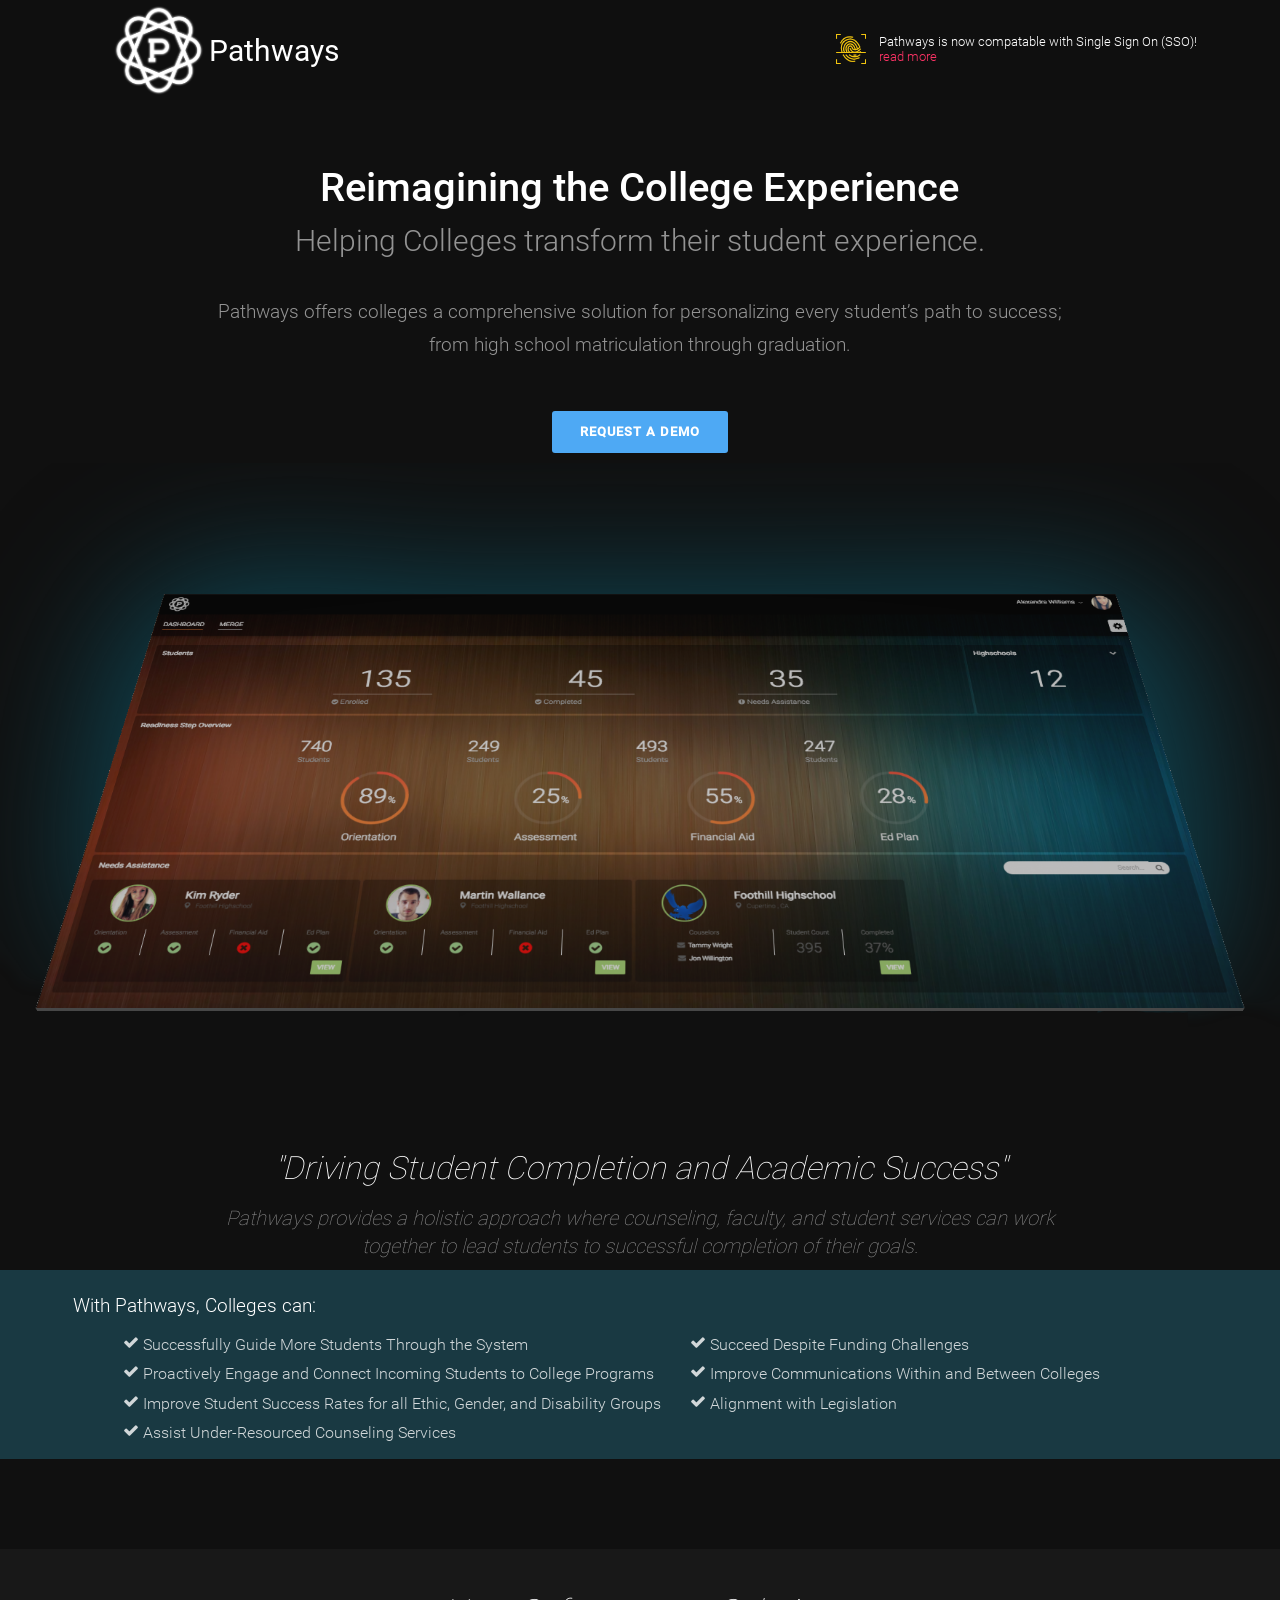
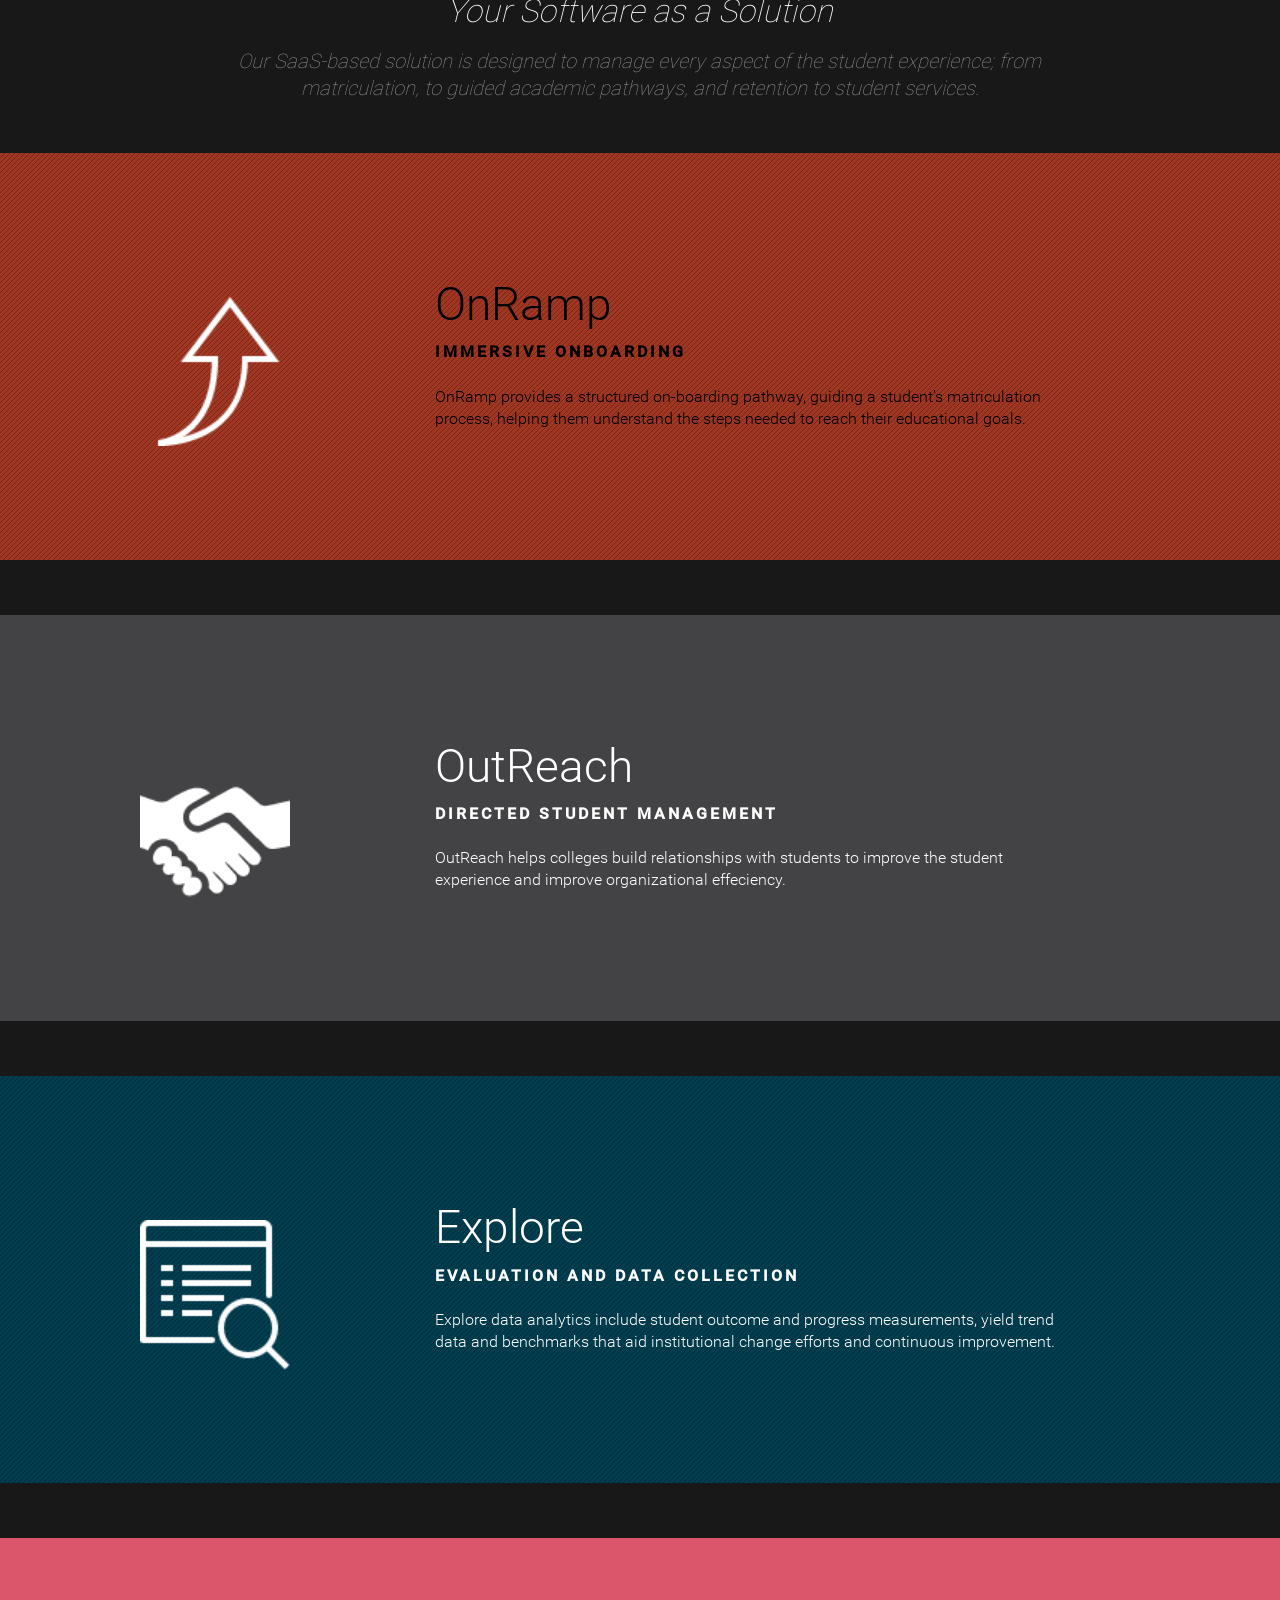
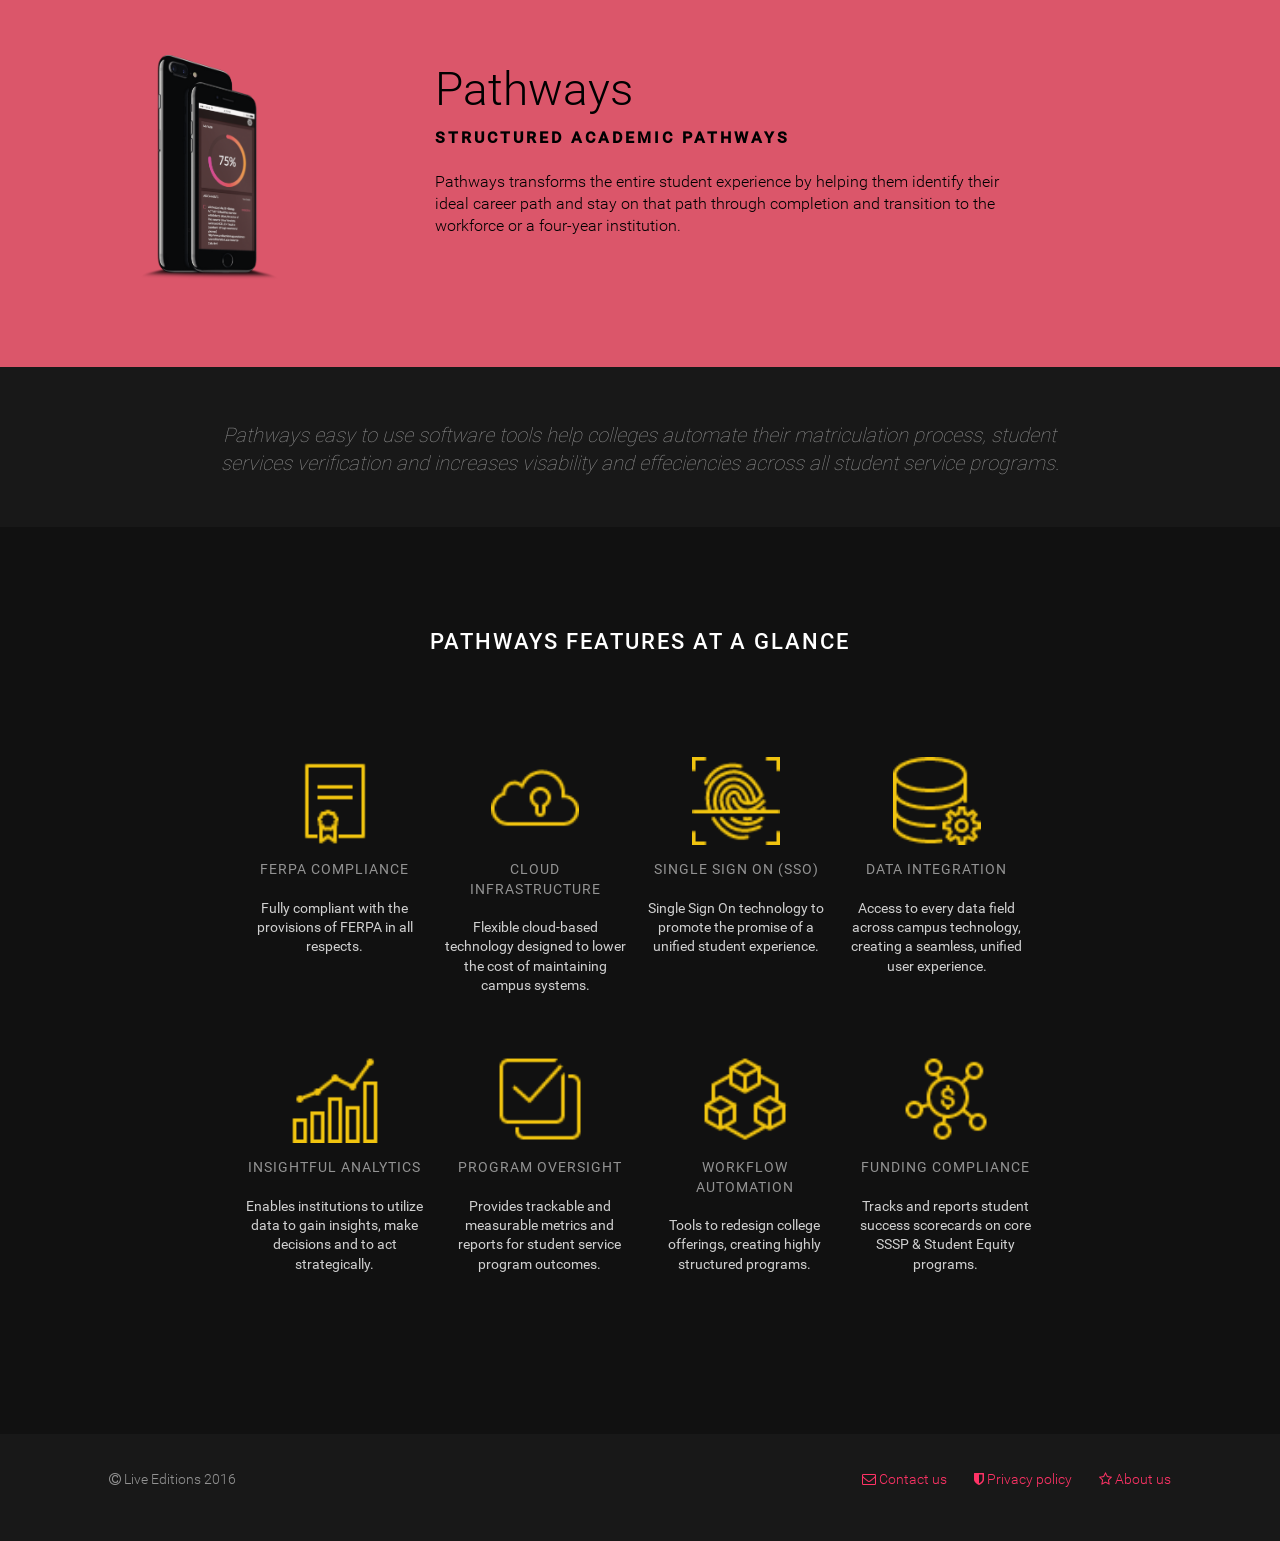
==== commit e5888b4c: "fixed mobile styling for icons and spelling typos" ====
--- a/index.html
+++ b/index.html
@@ -22,14 +22,17 @@
                 <img class="news-icon" src="images/f-sso.png">
                 <div class="news-text">Pathways is now compatable with Single Sign On (SSO)!<strong>read more</strong></div>
             </a>
-            <a href="#" class="logo"><img class="image" src="images/pathways-white-icon.png"></a>
+            <div class="logo-container">
+                <a href="#" class="logo"><img class="image" src="images/pathways-white-icon.png" /></a>
+                <span>Pathways</span>
+            </div>
 
         </header>
 
         <section id="main" class="main-section clearfix">
             <h1>Reimagining the College Experience</h1>
             <h2-sub>Helping Colleges transform their student experience.</h2-sub>
-            <h2>Pathways offers colleges a comprehensive solution for personalizing every student’s path to success; from high school maltriculation through graduation.</h2>
+            <h2>Pathways offers colleges a comprehensive solution for personalizing every student’s path to success; from high school matriculation through graduation.</h2>
             <a href="" class="std-button">Request a Demo</a>
             <img class="image" src="images/onramp-main.png" alt="Pathways Main Image">
         </section>
@@ -98,9 +101,9 @@
                 <div class="medium-section-text">Explore data analytics include student outcome and progress measurements, yield trend data and benchmarks that aid institutional change efforts and continuous improvement.</div>
             </section>
 
-            <section class="small-section clearfix">
-                <blockquote>"Pathways is currently under development. ( Available  Q2 2017 )"</blockquote>
-                <div class="by">-The Dev Team</div>
+            <section class="small-section-empty clearfix">
+                <blockquote></blockquote>
+                <div class="by"></div>
             </section>
 
             <section class="medium-section pathways product phone clearfix">
--- a/css/style.css
+++ b/css/style.css
@@ -228,7 +228,8 @@
 
 .onramp {
     background-image: url(../images/bg-pattern.png);
-    background-color: rgb(245, 245, 245);
+    /*background-color: rgb(245, 245, 245);*/
+    background-color: rgb(228, 78, 50);
 }
 
 .outreach {
@@ -292,6 +293,18 @@
     margin: 0 auto;
     background-color: rgba(0,0,0,0.35);
 }
+
+.logo-container {
+    display: block;
+}
+
+    .logo-container span {
+        font-size: 30px;
+        font-weight: 400;
+        color: #fff;
+        padding-top: 30px;
+        position: absolute;
+    }
 
 .logo {
     display: inline-block;
@@ -862,7 +875,7 @@
 
     .screen img {
         z-index: 4;
-        width: 200px;
+        width: 150px;
     }
 
     .banner-block-inner {
@@ -874,7 +887,7 @@
 
     .screen img {
         z-index: 4;
-        width: 200px;
+        width: 150px;
     }
 
     .banner-block-inner {
@@ -900,25 +913,25 @@
     }
 
     .medium-section img {
-        top: 0px;
+        /*top: 0px;
         bottom: auto;
         left: 0;
         right: 0;
         margin-right: auto;
-        margin-left: auto;
+        margin-left: auto;*/
     }
 
     h4 {
         width: 66%;
-        margin-top: 150px;
-        margin-left: 17.0588235294%;
-        text-align: center;
+        margin-top: 50px;
+        /*margin-left: 17.0588235294%;
+        text-align: center;*/
     }
 
     h5 {
         width: 66% !important;
-        margin-left: 17.0588235294%;
-        text-align: center;
+        /*margin-left: 17.0588235294%;
+        text-align: center;*/
     }
 
 
@@ -948,12 +961,18 @@
 
 
     .product .medium-section-text {
-        margin-top: 30px;
-    }
+        /*margin-top: 30px;*/
+    }
+
+    .medium-section {
+        padding-top: 50px;
+        padding-bottom: 50px;
+    }
+
 
     .medium-section-text {
-        width: 66%;
-        margin-left: 17.0588235294%;
+        /*width: 66%;
+        margin-left: 17.0588235294%;*/
     }
 
 
@@ -1001,7 +1020,7 @@
 
     .screen img {
         z-index: 4;
-        width: 200px;
+        width: 100px;
     }
 
     .phone img {
@@ -1013,6 +1032,9 @@
         text-align: justify;
     }
 
+    .phone h4 {
+        margin-top: 150px;
+    }
 
     .notice-section {
         width: 90%;
@@ -1096,6 +1118,7 @@
         margin-top: 10px;
     }
 
+
     header {
         position: static;
         height: auto;
@@ -1105,6 +1128,10 @@
         float: none;
         margin-right: auto;
         margin-left: auto;
+    }
+
+    .logo-container span {
+        display: none;
     }
 
     img {
@@ -1188,6 +1215,10 @@
         font-size: 12px;
     }
 
+    .phone h4 {
+        margin-top: 150px;
+    }
+
     .notice {
         text-align: justify;
     }
@@ -1231,6 +1262,22 @@
 
 @media (max-width: 375px) {
 
+
+
+    .medium-section {
+        padding-top: 50px;
+        padding-bottom: 50px;
+    }
+
+        .medium-section img {
+            position: relative;
+            padding-top: 5px;
+        }
+
+    .medium-section-text {
+        margin-left: 27%;
+    }
+
     .utility-nav a {
         display: block;
         margin: auto;
@@ -1252,6 +1299,29 @@
         font-size: 12px;
     }
 
+    h4 {
+        margin-left: 25%;
+    }
+
+    h2-sub {
+        font-size: 1.0em;
+        margin-left: 10px;
+        margin-right: 10px;
+        margin: 10px auto 0;
+    }
+
+    h4 {
+        margin-top: 20px;
+    }
+
+    h5 {
+        margin-left: 27%;
+    }
+
+    .phone h4 {
+        margin-top: 25px;
+    }
+
     .by {
         font-size: 12px;
     }
@@ -1279,10 +1349,22 @@
         width: 64px;
     }
 
+    .logo-container span {
+        display: none;
+    }
+
     .notice {
         text-align: justify;
     }
 
+    .news-notice {
+        display: block;
+        position: static;
+        padding: 12px 0;
+        margin-bottom: 10px;
+        text-align: center;
+        border-bottom: 1px solid rgba(192, 192, 192, 0.15);
+    }
 
     .notice-section {
         width: 90%;
@@ -1323,6 +1405,15 @@
         margin-top: 50px;
         margin-bottom: 50px;
         font-size: 1.7em;
+    }
+
+    .medium-section-background {
+        padding-top: 10px;
+        padding-bottom: 10px;
+    }
+
+    .product h4 {
+        width: auto;
     }
 }
 
